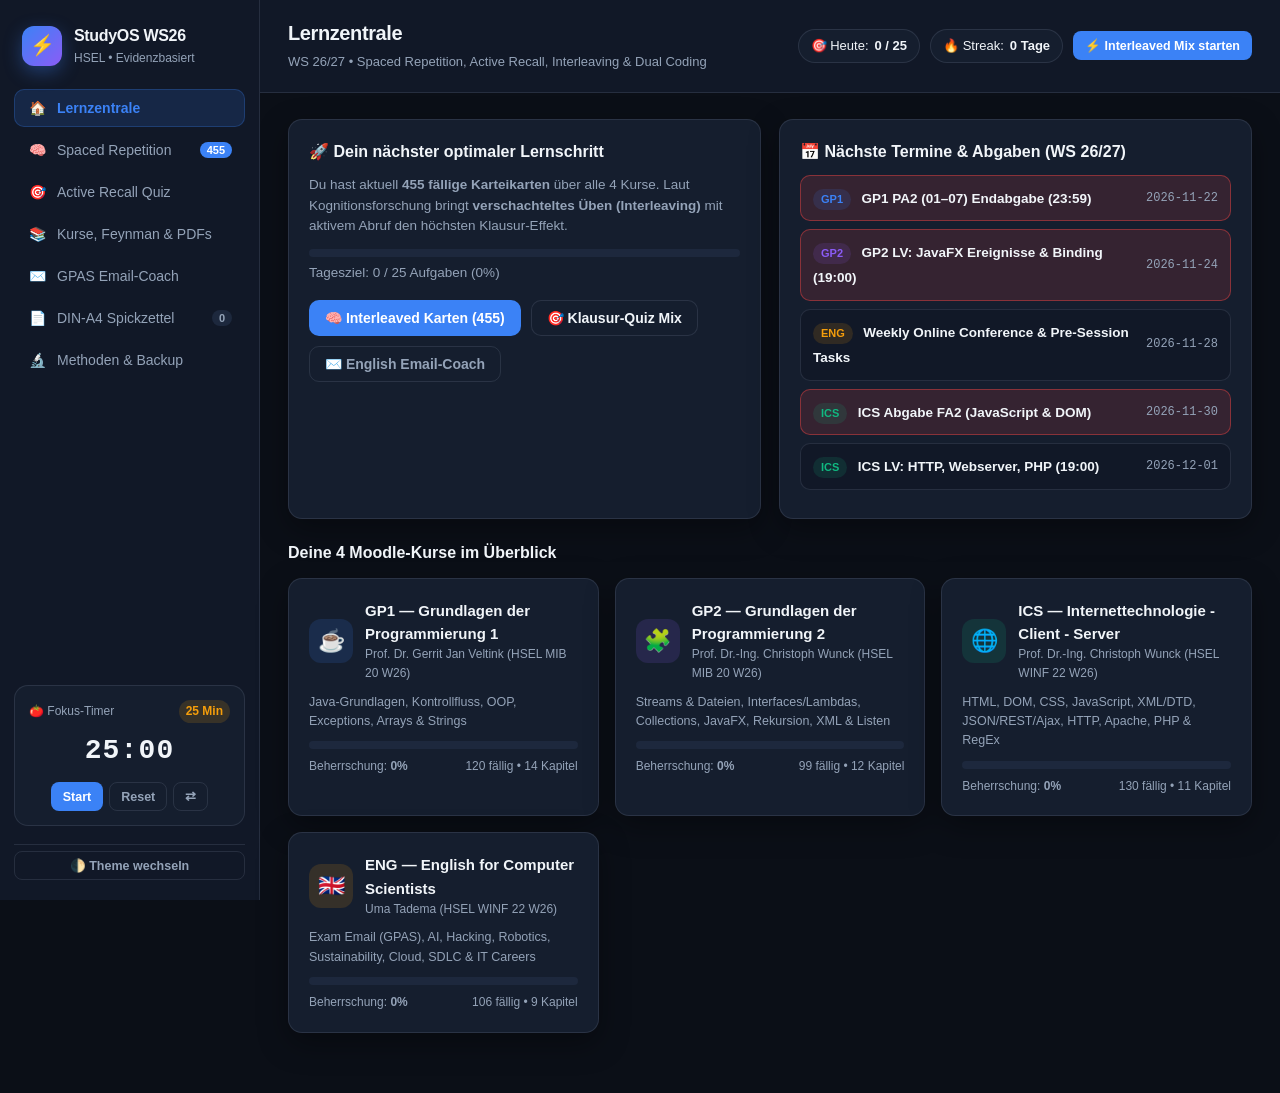
==== index.html @ 44b74911 "Initial commit: StudyOS WS 26/27 Lernplattform" ====
<!DOCTYPE html>
<html lang="de" data-theme="dark">
<head>
  <meta charset="UTF-8" />
  <meta name="viewport" content="width=device-width, initial-scale=1.0" />
  <title>WS 26/27 Lernplattform — Evidenzbasiertes Lernen (HSEL)</title>
  <link rel="stylesheet" href="css/style.css" />
</head>
<body>
  <div class="app-shell">
    <!-- Sidebar -->
    <aside class="sidebar no-print">
      <div class="brand">
        <div class="brand-logo">⚡</div>
        <div>
          <div class="brand-title">StudyOS WS26</div>
          <div class="brand-sub">HSEL • Evidenzbasiert</div>
        </div>
      </div>

      <nav class="nav-list" id="nav-list">
        <button class="nav-item active" data-view="dashboard">
          <span class="nav-ico">🏠</span><span>Lernzentrale</span>
        </button>
        <button class="nav-item" data-view="flashcards">
          <span class="nav-ico">🧠</span><span>Spaced Repetition</span>
          <span class="badge-pill" id="nav-due-badge">0</span>
        </button>
        <button class="nav-item" data-view="quiz">
          <span class="nav-ico">🎯</span><span>Active Recall Quiz</span>
        </button>
        <button class="nav-item" data-view="courses">
          <span class="nav-ico">📚</span><span>Kurse, Feynman &amp; PDFs</span>
        </button>
        <button class="nav-item" data-view="email">
          <span class="nav-ico">✉️</span><span>GPAS Email-Coach</span>
        </button>
        <button class="nav-item" data-view="cheatsheet">
          <span class="nav-ico">📄</span><span>DIN-A4 Spickzettel</span>
          <span class="badge-pill subtle" id="nav-pin-badge">0</span>
        </button>
        <button class="nav-item" data-view="science">
          <span class="nav-ico">🔬</span><span>Methoden &amp; Backup</span>
        </button>
      </nav>

      <!-- Pomodoro Focus Widget -->
      <div class="pomo-card">
        <div class="pomo-header">
          <span>🍅 Fokus-Timer</span>
          <span id="pomo-mode" class="pomo-badge">25 Min</span>
        </div>
        <div class="pomo-time" id="pomo-display">25:00</div>
        <div class="pomo-actions">
          <button class="btn btn-sm btn-primary" id="pomo-toggle">Start</button>
          <button class="btn btn-sm btn-ghost" id="pomo-reset">Reset</button>
          <button class="btn btn-sm btn-ghost" id="pomo-switch" title="25/5 oder 50/10 wechseln">⇄</button>
        </div>
      </div>

      <div class="sidebar-footer">
        <button class="btn btn-ghost btn-sm full-width" id="theme-toggle">🌓 Theme wechseln</button>
      </div>
    </aside>

    <!-- Main Stage -->
    <main class="main-content">
      <header class="topbar no-print">
        <div class="topbar-left">
          <h1 id="view-title">Lernzentrale</h1>
          <span class="topbar-sub" id="view-subtitle">WS 26/27 • 4 Kurse synchronisiert aus Moodle</span>
        </div>
        <div class="topbar-right">
          <div class="stat-chip" title="Tagesziel (Reviews + Quizfragen)">
            <span>🎯 Heute:</span>
            <strong id="top-today-count">0 / 25</strong>
          </div>
          <div class="stat-chip" title="Aktuelle Lernserie">
            <span>🔥 Streak:</span>
            <strong id="top-streak">0 Tage</strong>
          </div>
          <button class="btn btn-primary btn-sm" id="quick-interleave-btn">⚡ Interleaved Mix starten</button>
        </div>
      </header>

      <div id="view-container" class="view-container"></div>
    </main>
  </div>

  <div id="toast" class="toast no-print"></div>
  <script type="module" src="js/app.js"></script>
</body>
</html>
---- css/style.css ----
:root {
  --bg: #0b0f17;
  --bg-elev: #111827;
  --bg-card: #151e2e;
  --bg-hover: #1d283d;
  --border: rgba(148, 163, 184, 0.16);
  --text: #f1f5f9;
  --text-muted: #94a3b8;
  --accent: #3b82f6;
  --accent-soft: rgba(59, 130, 246, 0.15);
  --green: #10b981;
  --green-soft: rgba(16, 185, 129, 0.15);
  --purple: #8b5cf6;
  --purple-soft: rgba(139, 92, 246, 0.15);
  --orange: #f59e0b;
  --orange-soft: rgba(245, 158, 11, 0.15);
  --red: #ef4444;
  --red-soft: rgba(239, 68, 68, 0.15);
  --radius: 14px;
  --shadow: 0 10px 30px rgba(0, 0, 0, 0.35);
  --mono: ui-monospace, SFMono-Regular, Menlo, Monaco, Consolas, monospace;
}

[data-theme="light"] {
  --bg: #f4f6fb;
  --bg-elev: #ffffff;
  --bg-card: #ffffff;
  --bg-hover: #eef2f9;
  --border: rgba(15, 23, 42, 0.1);
  --text: #0f172a;
  --text-muted: #475569;
  --shadow: 0 8px 24px rgba(15, 23, 42, 0.08);
}

* { box-sizing: border-box; margin: 0; padding: 0; }

body {
  font-family: -apple-system, BlinkMacSystemFont, "Inter", "Segoe UI", Roboto, sans-serif;
  background: var(--bg);
  color: var(--text);
  line-height: 1.55;
  min-height: 100vh;
}

.app-shell {
  display: grid;
  grid-template-columns: 260px 1fr;
  min-height: 100vh;
}

/* Sidebar */
.sidebar {
  background: var(--bg-elev);
  border-right: 1px solid var(--border);
  padding: 20px 14px;
  display: flex;
  flex-direction: column;
  gap: 18px;
  position: sticky;
  top: 0;
  height: 100vh;
  overflow-y: auto;
}

.brand {
  display: flex;
  align-items: center;
  gap: 12px;
  padding: 4px 8px;
}
.brand-logo {
  width: 40px; height: 40px;
  border-radius: 12px;
  background: linear-gradient(135deg, #3b82f6, #8b5cf6);
  display: grid; place-items: center;
  font-size: 20px;
  box-shadow: 0 6px 18px rgba(59, 130, 246, 0.35);
}
.brand-title { font-weight: 700; font-size: 16px; letter-spacing: -0.02em; }
.brand-sub { font-size: 12px; color: var(--text-muted); }

.nav-list { display: flex; flex-direction: column; gap: 4px; }
.nav-item {
  display: flex; align-items: center; gap: 10px;
  padding: 10px 12px;
  border-radius: 10px;
  border: 1px solid transparent;
  background: transparent;
  color: var(--text-muted);
  font-size: 14px; font-weight: 500;
  cursor: pointer; text-align: left;
  transition: all 0.15s ease;
}
.nav-item:hover { background: var(--bg-hover); color: var(--text); }
.nav-item.active {
  background: var(--accent-soft);
  color: var(--accent);
  border-color: rgba(59, 130, 246, 0.25);
  font-weight: 600;
}
.nav-ico { width: 20px; text-align: center; }

.badge-pill {
  margin-left: auto;
  background: var(--accent);
  color: #fff;
  font-size: 11px; font-weight: 700;
  padding: 2px 7px; border-radius: 999px;
}
.badge-pill.subtle { background: var(--bg-hover); color: var(--text-muted); }

/* Pomodoro */
.pomo-card {
  margin-top: auto;
  background: var(--bg-card);
  border: 1px solid var(--border);
  border-radius: var(--radius);
  padding: 14px;
}
.pomo-header {
  display: flex; justify-content: space-between; align-items: center;
  font-size: 12px; color: var(--text-muted); margin-bottom: 6px;
}
.pomo-badge {
  background: var(--orange-soft); color: var(--orange);
  padding: 2px 7px; border-radius: 999px; font-weight: 600;
}
.pomo-time {
  font-family: var(--mono);
  font-size: 28px; font-weight: 700;
  text-align: center; margin: 4px 0 10px;
  letter-spacing: 0.04em;
}
.pomo-actions { display: flex; gap: 6px; justify-content: center; }

.sidebar-footer { padding-top: 6px; border-top: 1px solid var(--border); }

/* Main Content */
.main-content { display: flex; flex-direction: column; min-width: 0; }
.topbar {
  display: flex; justify-content: space-between; align-items: center;
  gap: 16px; flex-wrap: wrap;
  padding: 18px 28px;
  border-bottom: 1px solid var(--border);
  background: var(--bg-elev);
  position: sticky; top: 0; z-index: 20;
}
.topbar h1 { font-size: 20px; font-weight: 700; letter-spacing: -0.02em; }
.topbar-sub { font-size: 13px; color: var(--text-muted); }
.topbar-right { display: flex; align-items: center; gap: 10px; flex-wrap: wrap; }

.stat-chip {
  background: var(--bg-card);
  border: 1px solid var(--border);
  padding: 6px 12px; border-radius: 999px;
  font-size: 13px; display: flex; gap: 6px; align-items: center;
}

.view-container { padding: 26px 28px 60px; max-width: 1200px; width: 100%; margin: 0 auto; }

/* Buttons */
.btn {
  display: inline-flex; align-items: center; justify-content: center; gap: 6px;
  padding: 9px 15px; border-radius: 10px;
  border: 1px solid var(--border);
  background: var(--bg-card); color: var(--text);
  font-size: 14px; font-weight: 600; cursor: pointer;
  transition: all 0.15s ease; text-decoration: none;
}
.btn:hover { background: var(--bg-hover); transform: translateY(-1px); }
.btn-primary { background: var(--accent); color: #fff; border-color: transparent; }
.btn-primary:hover { background: #2563eb; }
.btn-green { background: var(--green); color: #fff; border-color: transparent; }
.btn-orange { background: var(--orange); color: #111; border-color: transparent; }
.btn-red { background: var(--red); color: #fff; border-color: transparent; }
.btn-ghost { background: transparent; border-color: var(--border); color: var(--text-muted); }
.btn-ghost:hover { color: var(--text); background: var(--bg-hover); }
.btn-sm { padding: 6px 11px; font-size: 12.5px; border-radius: 8px; }
.full-width { width: 100%; }

/* Cards & Grids */
.grid-4 { display: grid; grid-template-columns: repeat(auto-fit, minmax(240px, 1fr)); gap: 16px; }
.grid-2 { display: grid; grid-template-columns: repeat(auto-fit, minmax(340px, 1fr)); gap: 18px; }
.card {
  background: var(--bg-card);
  border: 1px solid var(--border);
  border-radius: var(--radius);
  padding: 20px;
  box-shadow: var(--shadow);
}
.card-title { font-size: 16px; font-weight: 700; margin-bottom: 10px; display: flex; align-items: center; gap: 8px; }
.muted { color: var(--text-muted); font-size: 13.5px; }
.mt-16 { margin-top: 16px; }
.mt-24 { margin-top: 24px; }
.mb-12 { margin-bottom: 12px; }
.mb-16 { margin-bottom: 16px; }

/* Progress Bar */
.progress-track {
  height: 8px; border-radius: 999px;
  background: var(--bg-hover); overflow: hidden; margin: 10px 0 6px;
}
.progress-fill { height: 100%; border-radius: 999px; transition: width 0.35s ease; }

/* Course Card */
.course-card {
  cursor: pointer;
  transition: transform 0.16s ease, border-color 0.16s ease;
  position: relative; overflow: hidden;
}
.course-card:hover { transform: translateY(-2px); border-color: var(--accent); }
.course-head { display: flex; align-items: center; gap: 12px; margin-bottom: 10px; }
.course-icon {
  width: 44px; height: 44px; border-radius: 12px;
  display: grid; place-items: center; font-size: 22px; flex-shrink: 0;
}
.course-meta { font-size: 12px; color: var(--text-muted); margin-top: 8px; display: flex; justify-content: space-between; }

/* Deadlines */
.deadline-row {
  display: flex; align-items: center; justify-content: space-between; gap: 12px;
  padding: 10px 12px; border-radius: 10px;
  border: 1px solid var(--border); margin-bottom: 8px;
  background: var(--bg-elev);
}
.deadline-row.urgent { border-color: rgba(239, 68, 68, 0.45); background: var(--red-soft); }
.tag {
  display: inline-block; font-size: 11px; font-weight: 700;
  padding: 2px 8px; border-radius: 999px;
  background: var(--accent-soft); color: var(--accent);
}
.tag.green { background: var(--green-soft); color: var(--green); }
.tag.orange { background: var(--orange-soft); color: var(--orange); }
.tag.purple { background: var(--purple-soft); color: var(--purple); }
.tag.red { background: var(--red-soft); color: var(--red); }

/* Filter Pills */
.pill-bar { display: flex; flex-wrap: wrap; gap: 8px; margin-bottom: 18px; }
.pill {
  padding: 7px 14px; border-radius: 999px;
  border: 1px solid var(--border); background: var(--bg-card);
  color: var(--text-muted); font-size: 13px; font-weight: 600; cursor: pointer;
}
.pill.active { background: var(--accent); color: #fff; border-color: transparent; }

/* Flashcards */
.flashcard-wrap { max-width: 720px; margin: 0 auto; }
.flashcard {
  background: var(--bg-card);
  border: 1px solid var(--border);
  border-radius: 18px;
  padding: 32px 28px;
  min-height: 290px;
  display: flex; flex-direction: column; justify-content: space-between;
  box-shadow: var(--shadow);
  cursor: pointer;
  transition: transform 0.18s ease, border-color 0.18s ease;
}
.flashcard:hover { border-color: var(--accent); }
.fc-front { font-size: 19px; font-weight: 600; line-height: 1.5; white-space: pre-line; }
.fc-back {
  margin-top: 20px; padding-top: 20px;
  border-top: 1px dashed var(--border);
  font-size: 15.5px; line-height: 1.65; white-space: pre-line;
  color: var(--text);
}
.fc-ratings {
  display: grid; grid-template-columns: repeat(4, 1fr); gap: 10px; margin-top: 18px;
}
.rate-btn {
  display: flex; flex-direction: column; align-items: center; gap: 2px;
  padding: 12px 8px; border-radius: 12px; border: 1px solid var(--border);
  background: var(--bg-card); color: var(--text); cursor: pointer; font-weight: 700;
}
.rate-btn small { font-weight: 500; font-size: 11.5px; color: var(--text-muted); }
.rate-btn.r1:hover { background: var(--red-soft); border-color: var(--red); color: var(--red); }
.rate-btn.r2:hover { background: var(--orange-soft); border-color: var(--orange); color: var(--orange); }
.rate-btn.r3:hover { background: var(--green-soft); border-color: var(--green); color: var(--green); }
.rate-btn.r4:hover { background: var(--accent-soft); border-color: var(--accent); color: var(--accent); }

/* Code Blocks */
pre.code-block {
  background: #0d1320; color: #e2e8f0;
  border: 1px solid rgba(148, 163, 184, 0.2);
  border-radius: 10px; padding: 14px 16px;
  font-family: var(--mono); font-size: 13px;
  overflow-x: auto; margin: 12px 0; line-height: 1.55;
}
code {
  font-family: var(--mono); font-size: 0.9em;
  background: var(--bg-hover); padding: 2px 6px; border-radius: 5px;
}
pre.code-block code { background: none; padding: 0; }

/* Quiz */
.quiz-option {
  display: flex; align-items: flex-start; gap: 12px;
  width: 100%; text-align: left;
  padding: 13px 16px; margin-bottom: 10px;
  border-radius: 12px; border: 1px solid var(--border);
  background: var(--bg-elev); color: var(--text);
  font-size: 14.5px; cursor: pointer; transition: all 0.15s ease;
}
.quiz-option:hover:not(:disabled) { border-color: var(--accent); background: var(--bg-hover); }
.quiz-option.selected { border-color: var(--accent); background: var(--accent-soft); }
.quiz-option.correct { border-color: var(--green); background: var(--green-soft); }
.quiz-option.wrong { border-color: var(--red); background: var(--red-soft); }

.confidence-bar {
  display: flex; align-items: center; gap: 8px; flex-wrap: wrap;
  margin: 14px 0; padding: 10px 14px;
  border-radius: 10px; background: var(--bg-elev); border: 1px solid var(--border);
}
.explanation-box {
  margin-top: 14px; padding: 14px 16px; border-radius: 12px;
  border-left: 4px solid var(--accent); background: var(--bg-elev); font-size: 14px;
}
.explanation-box.calibration-warn { border-left-color: var(--orange); background: var(--orange-soft); }

/* Chapter & Feynman */
.summary-list { list-style: none; display: flex; flex-direction: column; gap: 10px; margin: 12px 0; }
.summary-list li {
  padding: 10px 14px; border-radius: 10px;
  background: var(--bg-elev); border: 1px solid var(--border); font-size: 14.5px;
}
.feynman-box {
  margin-top: 16px; padding: 16px; border-radius: 12px;
  background: var(--purple-soft); border: 1px solid rgba(139, 92, 246, 0.3);
}
textarea.input-area {
  width: 100%; min-height: 110px; padding: 12px;
  border-radius: 10px; border: 1px solid var(--border);
  background: var(--bg-card); color: var(--text);
  font-family: inherit; font-size: 14px; resize: vertical; margin: 10px 0;
}
.rubric-item { display: flex; gap: 8px; align-items: flex-start; font-size: 13.5px; margin: 6px 0; }

/* Diagrams */
.diagram-card {
  margin: 14px 0; padding: 16px; border-radius: 12px;
  background: var(--bg-elev); border: 1px solid var(--border);
}
.diagram-title { font-size: 12.5px; font-weight: 700; color: var(--text-muted); margin-bottom: 10px; text-transform: uppercase; letter-spacing: 0.04em; }
.diagram-svg { width: 100%; max-height: 230px; color: var(--text); }
.d-box { fill: var(--bg-card); stroke: var(--border); stroke-width: 1.5; }
.d-accent { fill: var(--accent-soft); stroke: var(--accent); }
.d-purple { fill: var(--purple-soft); stroke: var(--purple); }
.d-green { fill: var(--green-soft); stroke: var(--green); }
.d-orange { fill: var(--orange-soft); stroke: var(--orange); }
.d-line { stroke: var(--text-muted); stroke-width: 1.8; }
.d-title { fill: var(--text); font-size: 13.5px; font-weight: 700; font-family: inherit; }
.d-sub { fill: var(--text-muted); font-size: 11.5px; font-family: inherit; }
.d-label { fill: var(--accent); font-size: 11px; font-weight: 700; font-family: inherit; }

/* PDF Library */
.pdf-grid { display: grid; grid-template-columns: repeat(auto-fill, minmax(230px, 1fr)); gap: 10px; margin-top: 12px; }
.pdf-link {
  display: flex; align-items: center; justify-content: space-between; gap: 8px;
  padding: 10px 12px; border-radius: 10px;
  background: var(--bg-elev); border: 1px solid var(--border);
  color: var(--text); text-decoration: none; font-size: 13px;
  transition: border-color 0.15s ease;
}
.pdf-link:hover { border-color: var(--accent); }

/* Email Coach Checks */
.check-grid { display: grid; grid-template-columns: repeat(auto-fit, minmax(200px, 1fr)); gap: 8px; margin-top: 12px; }
.check-item {
  padding: 9px 12px; border-radius: 10px; font-size: 13px;
  border: 1px solid var(--border); background: var(--bg-elev);
}
.check-item.ok { border-color: var(--green); background: var(--green-soft); color: var(--green); font-weight: 600; }
.check-item.warn { border-color: var(--red); background: var(--red-soft); color: var(--red); font-weight: 600; }

/* Cheat Sheet (DIN-A4) */
.cheatsheet-grid {
  display: grid; grid-template-columns: repeat(2, 1fr); gap: 12px;
}
.cs-item {
  border: 1px solid var(--border); border-radius: 10px;
  padding: 12px 14px; background: var(--bg-card); break-inside: avoid;
}
.cs-item h4 { font-size: 13.5px; margin-bottom: 5px; display: flex; justify-content: space-between; }
.cs-item p { font-size: 12.5px; color: var(--text-muted); }

/* Toast */
.toast {
  position: fixed; bottom: 24px; right: 24px;
  background: var(--text); color: var(--bg);
  padding: 10px 16px; border-radius: 10px;
  font-size: 13.5px; font-weight: 600;
  opacity: 0; pointer-events: none; transform: translateY(10px);
  transition: all 0.2s ease; z-index: 99;
}
.toast.show { opacity: 1; transform: translateY(0); }

@media (max-width: 860px) {
  .app-shell { grid-template-columns: 1fr; }
  .sidebar { position: static; height: auto; }
  .cheatsheet-grid { grid-template-columns: 1fr; }
}

@media print {
  .no-print { display: none !important; }
  body { background: #fff; color: #000; font-size: 10pt; }
  .app-shell { display: block; }
  .view-container { padding: 0; max-width: none; }
  .cheatsheet-grid { grid-template-columns: repeat(2, 1fr); gap: 8px; }
  .cs-item { border: 1px solid #999; background: #fff; color: #000; padding: 8px; box-shadow: none; }
  .cs-item p { color: #222; font-size: 9pt; }
  pre.code-block { background: #f5f5f5; color: #000; border: 1px solid #ccc; font-size: 8.5pt; padding: 6px; }
}
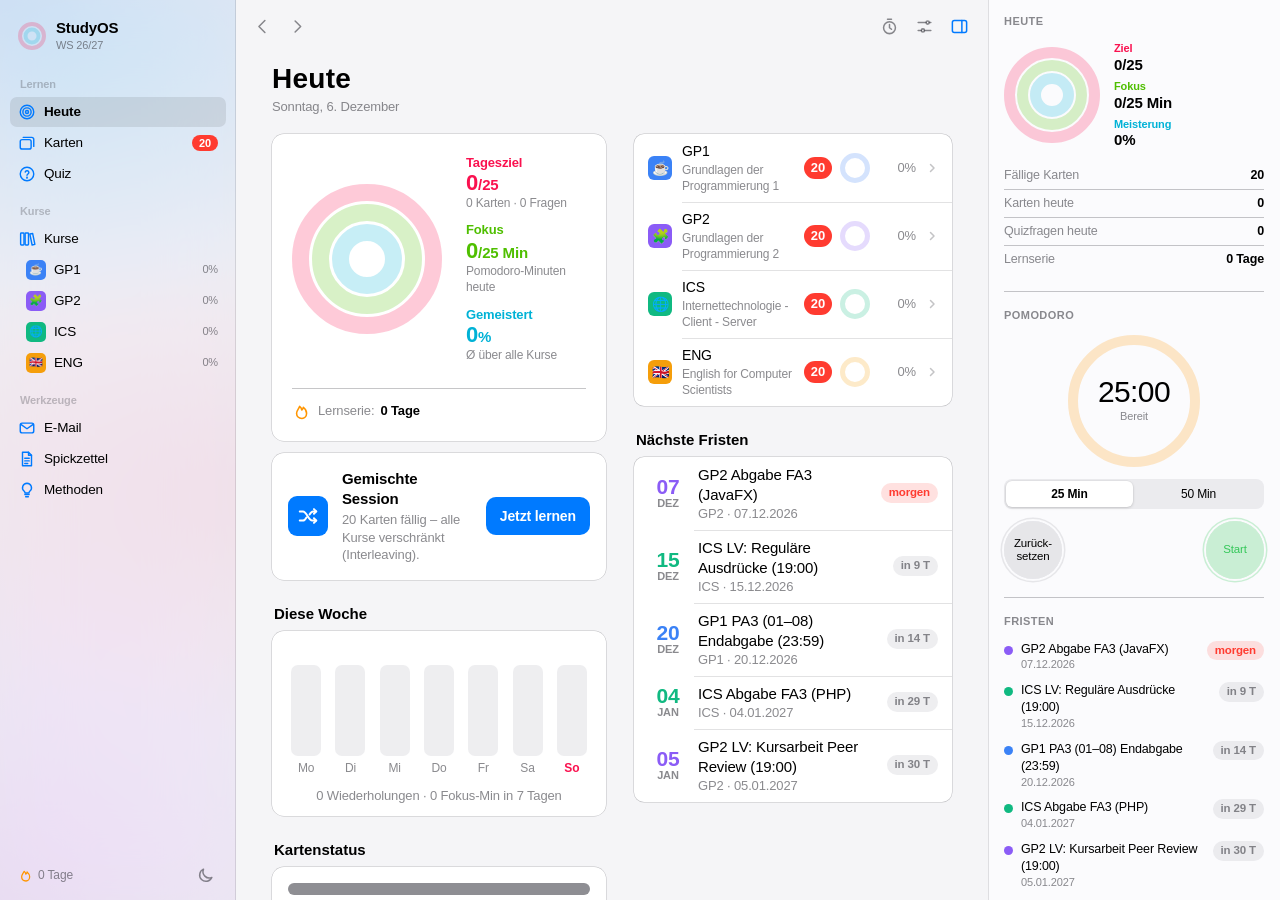
==== commit 34e30982: "Use Design 8 (Native) as main UI and remove other variants" ====
--- a/index.html
+++ b/index.html
@@ -1,93 +1,57 @@
-<!DOCTYPE html>
-<html lang="de" data-theme="dark">
+<!doctype html>
+<html lang="de" data-theme="light">
 <head>
-  <meta charset="UTF-8" />
-  <meta name="viewport" content="width=device-width, initial-scale=1.0" />
-  <title>WS 26/27 Lernplattform — Evidenzbasiertes Lernen (HSEL)</title>
-  <link rel="stylesheet" href="css/style.css" />
+  <meta charset="utf-8">
+  <meta name="viewport" content="width=device-width, initial-scale=1, viewport-fit=cover">
+  <meta name="color-scheme" content="light dark">
+  <meta name="theme-color" content="#f2f2f7" media="(prefers-color-scheme: light)">
+  <meta name="theme-color" content="#000000" media="(prefers-color-scheme: dark)">
+  <meta name="apple-mobile-web-app-capable" content="yes">
+  <meta name="mobile-web-app-capable" content="yes">
+  <meta name="apple-mobile-web-app-status-bar-style" content="black-translucent">
+  <meta name="apple-mobile-web-app-title" content="StudyOS">
+  <meta name="format-detection" content="telephone=no">
+  <title>StudyOS · Native</title>
+  <link rel="manifest" href="manifest.webmanifest">
+  <link rel="icon" href="icon.svg" type="image/svg+xml">
+  <link rel="apple-touch-icon" href="icon.svg">
+  <link rel="stylesheet" href="css/diagrams.css">
+  <link rel="stylesheet" href="css/style.css">
+  <script>
+    // Theme before first paint: stored choice (shared store key), otherwise the system setting.
+    (function () {
+      var t = null;
+      try {
+        var raw = localStorage.getItem('ws26_lernplattform_v1');
+        if (raw) t = JSON.parse(raw).theme || null;
+      } catch (e) { /* ignore */ }
+      if (t !== 'light' && t !== 'dark') t = matchMedia('(prefers-color-scheme: dark)').matches ? 'dark' : 'light';
+      document.documentElement.dataset.theme = t;
+    })();
+  </script>
 </head>
 <body>
-  <div class="app-shell">
-    <!-- Sidebar -->
-    <aside class="sidebar no-print">
-      <div class="brand">
-        <div class="brand-logo">⚡</div>
-        <div>
-          <div class="brand-title">StudyOS WS26</div>
-          <div class="brand-sub">HSEL • Evidenzbasiert</div>
-        </div>
-      </div>
+  <div class="wallpaper" aria-hidden="true"></div>
 
-      <nav class="nav-list" id="nav-list">
-        <button class="nav-item active" data-view="dashboard">
-          <span class="nav-ico">🏠</span><span>Lernzentrale</span>
-        </button>
-        <button class="nav-item" data-view="flashcards">
-          <span class="nav-ico">🧠</span><span>Spaced Repetition</span>
-          <span class="badge-pill" id="nav-due-badge">0</span>
-        </button>
-        <button class="nav-item" data-view="quiz">
-          <span class="nav-ico">🎯</span><span>Active Recall Quiz</span>
-        </button>
-        <button class="nav-item" data-view="courses">
-          <span class="nav-ico">📚</span><span>Kurse, Feynman &amp; PDFs</span>
-        </button>
-        <button class="nav-item" data-view="email">
-          <span class="nav-ico">✉️</span><span>GPAS Email-Coach</span>
-        </button>
-        <button class="nav-item" data-view="cheatsheet">
-          <span class="nav-ico">📄</span><span>DIN-A4 Spickzettel</span>
-          <span class="badge-pill subtle" id="nav-pin-badge">0</span>
-        </button>
-        <button class="nav-item" data-view="science">
-          <span class="nav-ico">🔬</span><span>Methoden &amp; Backup</span>
-        </button>
-      </nav>
-
-      <!-- Pomodoro Focus Widget -->
-      <div class="pomo-card">
-        <div class="pomo-header">
-          <span>🍅 Fokus-Timer</span>
-          <span id="pomo-mode" class="pomo-badge">25 Min</span>
-        </div>
-        <div class="pomo-time" id="pomo-display">25:00</div>
-        <div class="pomo-actions">
-          <button class="btn btn-sm btn-primary" id="pomo-toggle">Start</button>
-          <button class="btn btn-sm btn-ghost" id="pomo-reset">Reset</button>
-          <button class="btn btn-sm btn-ghost" id="pomo-switch" title="25/5 oder 50/10 wechseln">⇄</button>
-        </div>
-      </div>
-
-      <div class="sidebar-footer">
-        <button class="btn btn-ghost btn-sm full-width" id="theme-toggle">🌓 Theme wechseln</button>
-      </div>
-    </aside>
-
-    <!-- Main Stage -->
-    <main class="main-content">
-      <header class="topbar no-print">
-        <div class="topbar-left">
-          <h1 id="view-title">Lernzentrale</h1>
-          <span class="topbar-sub" id="view-subtitle">WS 26/27 • 4 Kurse synchronisiert aus Moodle</span>
-        </div>
-        <div class="topbar-right">
-          <div class="stat-chip" title="Tagesziel (Reviews + Quizfragen)">
-            <span>🎯 Heute:</span>
-            <strong id="top-today-count">0 / 25</strong>
-          </div>
-          <div class="stat-chip" title="Aktuelle Lernserie">
-            <span>🔥 Streak:</span>
-            <strong id="top-streak">0 Tage</strong>
-          </div>
-          <button class="btn btn-primary btn-sm" id="quick-interleave-btn">⚡ Interleaved Mix starten</button>
-        </div>
-      </header>
-
-      <div id="view-container" class="view-container"></div>
+  <div class="app" id="app">
+    <aside class="sidebar" id="sidebar" aria-label="Seitenleiste"></aside>
+    <main class="main" id="main">
+      <div class="stack" id="stack"></div>
     </main>
+    <aside class="inspector" id="inspector" aria-label="Inspektor"></aside>
   </div>
 
-  <div id="toast" class="toast no-print"></div>
+  <nav class="tabbar" id="tabbar" aria-label="Tabs"></nav>
+
+  <div class="sheet-layer" id="sheet-layer"></div>
+  <div class="alert-layer" id="alert-layer"></div>
+  <div class="toasts" id="toasts" role="status" aria-live="polite"></div>
+
+  <!-- Filled right before printing; the only element visible in @media print -->
+  <section class="print-sheet" id="print-sheet" aria-hidden="true"></section>
+
+  <input type="file" id="import-file" accept="application/json,.json" hidden>
+
   <script type="module" src="js/app.js"></script>
 </body>
 </html>
--- a/css/diagrams.css
+++ b/css/diagrams.css
@@ -0,0 +1,21 @@
+/* Shared styling for the inline SVG diagrams from js/engine/diagrams.js.
+   Each variant sets these tokens on :root (or any ancestor):
+   --dg-surface, --dg-border, --dg-text, --dg-muted, --dg-accent,
+   --dg-blue, --dg-purple, --dg-green, --dg-orange (+ optional --dg-font). */
+.diagram-svg {
+  --bg-card: var(--dg-surface, #fff); /* used by arrow markers inside the SVGs */
+  width: 100%;
+  height: auto;
+  max-height: 240px;
+  color: var(--dg-text, #111);
+  font-family: var(--dg-font, inherit);
+}
+.d-box { fill: var(--dg-surface, #fff); stroke: var(--dg-border, #999); stroke-width: 1.5; }
+.d-accent { fill: color-mix(in srgb, var(--dg-blue, #3b82f6) 15%, var(--dg-surface, #fff)); stroke: var(--dg-blue, #3b82f6); }
+.d-purple { fill: color-mix(in srgb, var(--dg-purple, #8b5cf6) 15%, var(--dg-surface, #fff)); stroke: var(--dg-purple, #8b5cf6); }
+.d-green { fill: color-mix(in srgb, var(--dg-green, #10b981) 15%, var(--dg-surface, #fff)); stroke: var(--dg-green, #10b981); }
+.d-orange { fill: color-mix(in srgb, var(--dg-orange, #f59e0b) 15%, var(--dg-surface, #fff)); stroke: var(--dg-orange, #f59e0b); }
+.d-line { stroke: var(--dg-muted, #666); stroke-width: 1.8; fill: none; }
+.d-title { fill: var(--dg-text, #111); font-size: 13.5px; font-weight: 700; }
+.d-sub { fill: var(--dg-muted, #666); font-size: 11.5px; }
+.d-label { fill: var(--dg-accent, #3b82f6); font-size: 11px; font-weight: 700; }
--- a/css/style.css
+++ b/css/style.css
@@ -1,412 +1,1136 @@
+/* StudyOS WS26 · Native
+   Mobile-first: iOS (large titles, inset grouped lists, tab bar, sheets).
+   ≥ 900px: macOS split view (translucent source list, toolbar, content, inspector). */
+
+/* ================================================================ tokens */
+
 :root {
-  --bg: #0b0f17;
-  --bg-elev: #111827;
-  --bg-card: #151e2e;
-  --bg-hover: #1d283d;
-  --border: rgba(148, 163, 184, 0.16);
-  --text: #f1f5f9;
-  --text-muted: #94a3b8;
-  --accent: #3b82f6;
-  --accent-soft: rgba(59, 130, 246, 0.15);
-  --green: #10b981;
-  --green-soft: rgba(16, 185, 129, 0.15);
-  --purple: #8b5cf6;
-  --purple-soft: rgba(139, 92, 246, 0.15);
-  --orange: #f59e0b;
-  --orange-soft: rgba(245, 158, 11, 0.15);
-  --red: #ef4444;
-  --red-soft: rgba(239, 68, 68, 0.15);
-  --radius: 14px;
-  --shadow: 0 10px 30px rgba(0, 0, 0, 0.35);
-  --mono: ui-monospace, SFMono-Regular, Menlo, Monaco, Consolas, monospace;
-}
-
-[data-theme="light"] {
-  --bg: #f4f6fb;
-  --bg-elev: #ffffff;
-  --bg-card: #ffffff;
-  --bg-hover: #eef2f9;
-  --border: rgba(15, 23, 42, 0.1);
-  --text: #0f172a;
-  --text-muted: #475569;
-  --shadow: 0 8px 24px rgba(15, 23, 42, 0.08);
-}
-
-* { box-sizing: border-box; margin: 0; padding: 0; }
-
+  color-scheme: light;
+  --font: -apple-system, BlinkMacSystemFont, "SF Pro Text", "Helvetica Neue", "Segoe UI", Roboto, Arial, sans-serif;
+  --font-round: ui-rounded, -apple-system, BlinkMacSystemFont, "SF Pro Rounded", "Helvetica Neue", sans-serif;
+  --mono: ui-monospace, "SF Mono", SFMono-Regular, Menlo, Consolas, monospace;
+
+  --sat: env(safe-area-inset-top, 0px);
+  --sab: env(safe-area-inset-bottom, 0px);
+  --sal: env(safe-area-inset-left, 0px);
+  --sar: env(safe-area-inset-right, 0px);
+  --nav-h: 44px;
+  --tab-h: 49px;
+
+  --bg: #f2f2f7;
+  --page-bg: var(--bg);
+  --cell: #fff;
+  --cell-active: #d1d1d6;
+  --hover: rgba(0, 0, 0, .04);
+  --label: #000;
+  --label2: rgba(60, 60, 67, .6);
+  --label3: rgba(60, 60, 67, .3);
+  --sep: rgba(60, 60, 67, .29);
+  --fill: rgba(120, 120, 128, .2);
+  --fill2: rgba(120, 120, 128, .16);
+  --fill3: rgba(118, 118, 128, .12);
+  --tint: #007aff;
+  --red: #ff3b30;
+  --orange: #ff9500;
+  --yellow: #ffcc00;
+  --green: #34c759;
+  --teal: #30b0c7;
+  --indigo: #5856d6;
+  --purple: #af52de;
+  --pink: #ff2d55;
+  --gray: #8e8e93;
+  --on-fill: #fff;
+  --bar: rgba(249, 249, 249, .8);
+  --seg-thumb: #fff;
+  --sheet-bg: #f2f2f7;
+  --alert-bg: rgba(242, 242, 242, .9);
+  --code-bg: #f2f2f7;
+  --toast-bg: rgba(28, 28, 30, .92);
+  --toast-fg: #fff;
+  --ring1: #fa114f;
+  --ring2: #4fbf00;
+  --ring3: #00b2d6;
+  --sidebar: rgba(236, 236, 241, .72);
+  --sb-active: rgba(0, 0, 0, .09);
+  --content-bg: #f5f5f7;
+  --insp-bg: #fbfbfd;
+  --shadow: 0 1px 2px rgba(0, 0, 0, .04), 0 4px 14px rgba(0, 0, 0, .05);
+
+  --dg-surface: var(--cell);
+  --dg-border: rgba(60, 60, 67, .35);
+  --dg-text: var(--label);
+  --dg-muted: var(--label2);
+  --dg-accent: var(--tint);
+  --dg-blue: var(--tint);
+  --dg-purple: var(--purple);
+  --dg-green: var(--green);
+  --dg-orange: var(--orange);
+  --dg-font: var(--font);
+}
+
+[data-theme="dark"] {
+  color-scheme: dark;
+  --bg: #000;
+  --cell: #1c1c1e;
+  --cell-active: #3a3a3c;
+  --hover: rgba(255, 255, 255, .05);
+  --label: #fff;
+  --label2: rgba(235, 235, 245, .6);
+  --label3: rgba(235, 235, 245, .3);
+  --sep: rgba(84, 84, 88, .65);
+  --fill: rgba(120, 120, 128, .36);
+  --fill2: rgba(120, 120, 128, .32);
+  --fill3: rgba(118, 118, 128, .24);
+  --tint: #0a84ff;
+  --red: #ff453a;
+  --orange: #ff9f0a;
+  --yellow: #ffd60a;
+  --green: #30d158;
+  --teal: #40c8e0;
+  --indigo: #5e5ce6;
+  --purple: #bf5af2;
+  --pink: #ff375f;
+  --bar: rgba(22, 22, 24, .8);
+  --seg-thumb: #636366;
+  --sheet-bg: #1c1c1e;
+  --alert-bg: rgba(44, 44, 46, .92);
+  --code-bg: #2c2c2e;
+  --toast-bg: rgba(58, 58, 60, .95);
+  --ring1: #fa114f;
+  --ring2: #a6ff00;
+  --ring3: #00e8f0;
+  --sidebar: rgba(36, 36, 40, .62);
+  --sb-active: rgba(255, 255, 255, .1);
+  --content-bg: #1e1e1e;
+  --insp-bg: #232325;
+  --shadow: 0 1px 2px rgba(0, 0, 0, .3);
+  --dg-border: rgba(235, 235, 245, .35);
+}
+
+/* ================================================================ base */
+
+*, *::before, *::after { box-sizing: border-box; }
+* { -webkit-tap-highlight-color: transparent; }
+html, body { height: 100%; margin: 0; overflow: hidden; }
+html { -webkit-text-size-adjust: 100%; text-size-adjust: 100%; }
 body {
-  font-family: -apple-system, BlinkMacSystemFont, "Inter", "Segoe UI", Roboto, sans-serif;
-  background: var(--bg);
-  color: var(--text);
-  line-height: 1.55;
-  min-height: 100vh;
-}
-
-.app-shell {
-  display: grid;
-  grid-template-columns: 260px 1fr;
-  min-height: 100vh;
-}
-
-/* Sidebar */
-.sidebar {
-  background: var(--bg-elev);
-  border-right: 1px solid var(--border);
-  padding: 20px 14px;
-  display: flex;
-  flex-direction: column;
-  gap: 18px;
-  position: sticky;
-  top: 0;
-  height: 100vh;
-  overflow-y: auto;
-}
-
-.brand {
-  display: flex;
-  align-items: center;
-  gap: 12px;
-  padding: 4px 8px;
-}
-.brand-logo {
-  width: 40px; height: 40px;
-  border-radius: 12px;
-  background: linear-gradient(135deg, #3b82f6, #8b5cf6);
-  display: grid; place-items: center;
-  font-size: 20px;
-  box-shadow: 0 6px 18px rgba(59, 130, 246, 0.35);
-}
-.brand-title { font-weight: 700; font-size: 16px; letter-spacing: -0.02em; }
-.brand-sub { font-size: 12px; color: var(--text-muted); }
-
-.nav-list { display: flex; flex-direction: column; gap: 4px; }
-.nav-item {
-  display: flex; align-items: center; gap: 10px;
-  padding: 10px 12px;
-  border-radius: 10px;
-  border: 1px solid transparent;
-  background: transparent;
-  color: var(--text-muted);
-  font-size: 14px; font-weight: 500;
-  cursor: pointer; text-align: left;
-  transition: all 0.15s ease;
-}
-.nav-item:hover { background: var(--bg-hover); color: var(--text); }
-.nav-item.active {
-  background: var(--accent-soft);
-  color: var(--accent);
-  border-color: rgba(59, 130, 246, 0.25);
-  font-weight: 600;
-}
-.nav-ico { width: 20px; text-align: center; }
-
-.badge-pill {
-  margin-left: auto;
-  background: var(--accent);
-  color: #fff;
-  font-size: 11px; font-weight: 700;
-  padding: 2px 7px; border-radius: 999px;
-}
-.badge-pill.subtle { background: var(--bg-hover); color: var(--text-muted); }
+  font: 17px/1.35 var(--font);
+  color: var(--label);
+  background: var(--page-bg);
+  -webkit-font-smoothing: antialiased;
+  letter-spacing: -.01em;
+}
+button, input, textarea, select { font: inherit; color: inherit; letter-spacing: inherit; }
+button { cursor: pointer; }
+a { color: var(--tint); }
+h1, h2, h3, p { margin: 0; }
+:focus { outline: none; }
+:focus-visible { outline: 2.5px solid var(--tint); outline-offset: 2px; border-radius: 6px; }
+[hidden] { display: none !important; }
+.ic { width: 22px; height: 22px; flex: none; display: block; }
+
+kbd {
+  display: inline-flex; align-items: center; justify-content: center;
+  min-width: 20px; height: 20px; padding: 0 5px; border-radius: 5px;
+  font: 600 11px/1 var(--font); color: var(--label2); letter-spacing: 0;
+  background: var(--cell); box-shadow: 0 0 0 .5px var(--sep), 0 1px 0 var(--sep);
+}
+.is-touch kbd, .is-touch .mouse-only { display: none !important; }
+.is-touch .keys kbd { display: inline-flex !important; }
+html:not(.is-touch) .touch-only { display: none !important; }
+.desk-only, .nb-hist { display: none !important; }
+.wallpaper { display: none; }
+
+/* ================================================================ app frame (phone) */
+
+.app { position: relative; height: 100dvh; }
+.sidebar, .inspector { display: none; }
+.main { position: relative; height: 100%; }
+.stack { position: absolute; inset: 0; overflow: hidden; }
+
+.page {
+  position: absolute; inset: 0;
+  overflow-x: hidden; overflow-y: auto;
+  overscroll-behavior-x: none;
+  -webkit-overflow-scrolling: touch;
+  background: var(--page-bg);
+  outline: none;
+}
+.page.is-leaving { pointer-events: none; }
+.page.is-swiping { box-shadow: -10px 0 30px rgba(0, 0, 0, .18); }
+
+/* navigation bar */
+.navbar {
+  position: sticky; top: 0; z-index: 10;
+  display: grid; grid-template-columns: 1fr auto 1fr; align-items: center;
+  height: calc(var(--nav-h) + var(--sat));
+  padding: var(--sat) max(4px, var(--sar)) 0 max(4px, var(--sal));
+  transition: background-color .2s, box-shadow .2s;
+}
+.page.is-scrolled .navbar {
+  background: var(--bar);
+  -webkit-backdrop-filter: blur(20px) saturate(180%);
+  backdrop-filter: blur(20px) saturate(180%);
+}
+.page.is-collapsed .navbar { box-shadow: 0 .5px 0 var(--sep); }
+.nb-l { display: flex; align-items: center; min-width: 0; }
+.nb-r { display: flex; align-items: center; justify-content: flex-end; gap: 0; min-width: 0; }
+.nb-title {
+  display: flex; flex-direction: column; align-items: center; min-width: 0; max-width: 52vw;
+  opacity: 0; transition: opacity .18s;
+}
+.page.is-collapsed .nb-title { opacity: 1; }
+.nb-t { font-weight: 600; font-size: 17px; white-space: nowrap; overflow: hidden; text-overflow: ellipsis; max-width: 100%; }
+.nb-crumbs { display: none; }
+.nb-back {
+  display: inline-flex; align-items: center; gap: 2px; min-height: 44px; padding: 0 8px 0 2px;
+  color: var(--tint); text-decoration: none; font-size: 17px; min-width: 0;
+}
+.nb-back .ic { width: 26px; height: 26px; stroke-width: 2.3; }
+.nb-back span { white-space: nowrap; overflow: hidden; text-overflow: ellipsis; max-width: 30vw; }
+.nb-back:active { opacity: .4; }
+
+.tb-btn {
+  display: inline-flex; align-items: center; justify-content: center; gap: 4px;
+  min-width: 44px; height: 44px; padding: 0 8px;
+  border: 0; background: none; color: var(--tint); border-radius: 22px;
+}
+.tb-btn .ic { width: 23px; height: 23px; }
+.tb-btn:active { opacity: .4; }
+.pomo-pill-t { display: none; font-weight: 600; font-size: 15px; font-variant-numeric: tabular-nums; }
+.pomo-running .pomo-pill { color: var(--orange); }
+.pomo-running .pomo-pill .pomo-pill-t { display: inline; }
+.pomo-running .pomo-pill { background: color-mix(in srgb, var(--orange) 14%, transparent); height: 32px; margin: 0 4px; }
+
+/* page body + large title */
+.page-body {
+  padding: 0 max(16px, var(--sar)) calc(var(--tab-h) + var(--sab) + 32px) max(16px, var(--sal));
+}
+.large { padding: 0 4px 6px; }
+.large-title { font-size: 34px; line-height: 41px; font-weight: 700; letter-spacing: .01em; }
+.large-title.is-long { font-size: 28px; line-height: 34px; letter-spacing: 0; }
+.large-sub { color: var(--label2); font-size: 15px; margin-top: 2px; text-transform: none; }
+.large-eyebrow { display: flex; flex-wrap: wrap; gap: 6px; margin: 4px 0 8px; }
+
+/* ================================================================ grouped lists */
+
+.group { margin-top: 26px; }
+.group-h {
+  display: flex; align-items: baseline; gap: 8px;
+  font-size: 20px; line-height: 25px; font-weight: 700; padding: 0 4px 8px; letter-spacing: 0;
+}
+.group-h .count { font-size: 15px; font-weight: 500; color: var(--label2); font-variant-numeric: tabular-nums; }
+.group-f { font-size: 13px; color: var(--label2); padding: 7px 16px 0; line-height: 1.35; }
+
+.list { list-style: none; margin: 0; padding: 0; background: var(--cell); border-radius: 12px; overflow: hidden; }
+.list > li { position: relative; }
+.list > li + li::before {
+  content: ""; position: absolute; top: 0; right: 0; left: 16px; height: 1px; background: var(--sep); z-index: 1;
+  transform: scaleY(.5); transform-origin: top;
+}
+.list > li:has(.tile) + li::before, .list > li + li:has(.tile)::before { left: 58px; }
+.list > li.dl + li::before, .list > li + li.dl::before { left: 68px; }
+
+.row {
+  display: flex; align-items: center; gap: 12px;
+  width: 100%; min-height: 44px; padding: 10px 16px;
+  border: 0; margin: 0; background: none; text-align: left;
+  color: var(--label); text-decoration: none; font-size: 17px;
+  transition: background-color .15s;
+}
+a.row, button.row, summary.row, label.row { cursor: pointer; }
+a.row:active, button.row:active, summary.row:active, label.row:active { background: var(--cell-active); transition: none; }
+.row-main { flex: 1; min-width: 0; display: flex; flex-direction: column; gap: 1px; }
+.row-title { font-size: 17px; line-height: 22px; overflow-wrap: anywhere; }
+.row-sub { font-size: 14px; line-height: 18px; color: var(--label2); }
+.row-detail { display: flex; align-items: center; gap: 8px; color: var(--label2); font-size: 17px; flex: none; }
+.row-stacked { flex-direction: column; align-items: stretch; gap: 2px; }
+.row-stacked .row-title { font-size: 16px; }
+.row-danger .row-title { color: var(--red); }
+.chev { width: 14px; height: 14px; color: var(--label3); stroke-width: 3; flex: none; }
+
+.tile {
+  flex: none; display: grid; place-items: center;
+  width: 30px; height: 30px; border-radius: 7px;
+  background: var(--c); color: #fff; font-size: 17px; line-height: 1;
+}
+.tile .ic { width: 19px; height: 19px; stroke-width: 2.1; }
+.tile-sm { width: 28px; height: 28px; }
+.tile-lg { width: 44px; height: 44px; border-radius: 10px; font-size: 24px; }
+.tile-lg .ic { width: 26px; height: 26px; }
+.tile-xl { width: 64px; height: 64px; border-radius: 15px; font-size: 34px; }
+.tile-xl .ic { width: 36px; height: 36px; stroke-width: 2.4; }
+
+.badge {
+  display: inline-grid; place-items: center; min-width: 22px; height: 22px; padding: 0 7px;
+  border-radius: 11px; background: var(--red); color: #fff; font-size: 13px; font-weight: 600; font-variant-numeric: tabular-nums;
+}
+.badge-gray { background: var(--fill3); color: var(--label2); }
+.pill {
+  display: inline-block; padding: 3px 9px; border-radius: 999px; white-space: nowrap;
+  background: var(--fill3); color: var(--label2); font-size: 13px; font-weight: 600;
+}
+.pill-red { background: color-mix(in srgb, var(--red) 15%, transparent); color: var(--red); }
+.pct { font-size: 15px; font-variant-numeric: tabular-nums; min-width: 38px; text-align: right; }
+.tag {
+  display: inline-flex; align-items: center; gap: 4px; padding: 3px 8px; border-radius: 6px;
+  font-size: 12px; font-weight: 600; letter-spacing: 0; line-height: 16px;
+  background: color-mix(in srgb, var(--c) 16%, transparent);
+  color: color-mix(in srgb, var(--c) 78%, var(--label));
+}
+.tag .ic { width: 12px; height: 12px; }
+.tag-gray { background: var(--fill3); color: var(--label2); }
+.tag-exam { --c: var(--orange); }
+.tag-weight { letter-spacing: .5px; }
+.tag-weight.w3 { --c: var(--red); }
+.tag-weight.w2 { --c: var(--orange); }
+.tag-weight.w1 { --c: var(--gray); }
+.row-sub .tag-weight { margin-right: 6px; padding: 1px 6px; }
+.src-link {
+  display: inline-flex; align-items: center; gap: 6px; margin-top: 14px; min-height: 32px;
+  font-size: 13px; color: var(--tint); text-decoration: none; overflow-wrap: anywhere;
+}
+.src-link .ic { width: 15px; height: 15px; flex: none; }
+@media (hover: hover) { .src-link:hover { text-decoration: underline; } }
+.empty-note { font-size: 14px; color: var(--label2); max-width: 46ch; margin-inline: auto; }
+.linkish { all: unset; color: var(--tint); cursor: pointer; }
+.linkish:focus-visible { outline: 2px solid var(--tint); outline-offset: 2px; border-radius: 4px; }
+.dot { display: inline-block; width: 9px; height: 9px; border-radius: 50%; flex: none; }
+.card { background: var(--cell); border-radius: 14px; padding: 16px; }
+
+/* rings */
+.rings { display: block; flex: none; }
+.ring-track { fill: none; opacity: .22; }
+.ring-fill { fill: none; stroke-linecap: round; transition: stroke-dashoffset .7s cubic-bezier(.2, .8, .2, 1); }
+
+/* segmented control */
+.seg-wrap { margin: 10px 0 2px; }
+.page-cards .seg-wrap, .page-quiz .seg-wrap { max-width: 720px; margin-left: auto; margin-right: auto; }
+.seg { display: flex; padding: 2px; border-radius: 10px; background: var(--fill3); gap: 2px; }
+.seg-b {
+  flex: 1 1 0; min-width: 0; min-height: 44px; padding: 0 4px; border: 0; border-radius: 8px; background: none;
+  font-size: 14px; font-weight: 600; color: var(--label);
+  display: inline-flex; align-items: center; justify-content: center; gap: 4px;
+  transition: background-color .2s, box-shadow .2s;
+}
+.seg-b[aria-checked="true"] { background: var(--seg-thumb); box-shadow: 0 3px 8px rgba(0, 0, 0, .12), 0 3px 1px rgba(0, 0, 0, .04); }
+.seg-b:active { opacity: .6; }
+.seg-l { white-space: nowrap; overflow: hidden; text-overflow: ellipsis; }
+.seg-n { font-size: 11px; font-weight: 600; color: var(--label2); font-variant-numeric: tabular-nums; }
+
+/* switch */
+.switch { position: relative; display: inline-flex; flex: none; width: 51px; height: 31px; }
+.switch input { position: absolute; inset: -6px; width: calc(100% + 12px); height: calc(100% + 12px); margin: 0; opacity: 0; cursor: pointer; z-index: 1; }
+.switch-ui { width: 100%; height: 100%; border-radius: 16px; background: var(--fill); transition: background-color .25s; position: relative; }
+.switch-ui::after {
+  content: ""; position: absolute; top: 2px; left: 2px; width: 27px; height: 27px; border-radius: 50%;
+  background: #fff; box-shadow: 0 3px 8px rgba(0, 0, 0, .15), 0 3px 1px rgba(0, 0, 0, .06);
+  transition: transform .25s cubic-bezier(.3, .7, .3, 1.2);
+}
+.switch input:checked + .switch-ui { background: var(--green); }
+.switch input:checked + .switch-ui::after { transform: translateX(20px); }
+.switch input:focus-visible + .switch-ui { outline: 2.5px solid var(--tint); outline-offset: 2px; }
+
+/* stepper */
+.stepper { display: inline-flex; align-items: center; background: var(--fill3); border-radius: 9px; flex: none; }
+.stepper button { width: 44px; height: 44px; border: 0; background: none; color: var(--label); display: grid; place-items: center; border-radius: 9px; }
+.stepper button:active { background: var(--fill); }
+.stepper .ic { width: 18px; height: 18px; stroke-width: 2.4; }
+.stepper b { min-width: 34px; text-align: center; font-variant-numeric: tabular-nums; font-weight: 600; }
+
+/* buttons */
+.btn {
+  display: inline-flex; align-items: center; justify-content: center; gap: 7px;
+  min-height: 44px; padding: 0 18px; border: 0; border-radius: 12px;
+  font-size: 17px; font-weight: 600; text-decoration: none; white-space: nowrap;
+  transition: opacity .15s, filter .15s, transform .15s;
+}
+.btn .ic { width: 20px; height: 20px; stroke-width: 2.1; }
+.btn:active:not(:disabled) { opacity: .7; }
+.btn:disabled { opacity: .35; cursor: default; }
+.btn-filled { background: var(--tint); color: #fff; }
+.btn-filled kbd { background: rgba(255, 255, 255, .22); color: #fff; box-shadow: none; }
+.btn-tinted { background: color-mix(in srgb, var(--tint) 15%, transparent); color: var(--tint); }
+.btn-plain { background: none; color: var(--tint); padding: 0 10px; }
+.btn-red { color: var(--red); }
+.btn-gray { background: var(--fill2); color: var(--label); }
+.btn-lg { min-height: 50px; border-radius: 14px; }
+.btn-xl { width: 100%; min-height: 54px; border-radius: 14px; }
+.btn-sm { min-height: 36px; font-size: 15px; padding: 0 12px; border-radius: 9px; }
+.btn-sm .ic { width: 16px; height: 16px; }
+
+/* ================================================================ Heute */
+
+.today-grid > div { display: contents; }
+.tg-a { display: flex !important; flex-direction: column; gap: 12px; margin-top: 10px; }
+.rings-card { display: grid; grid-template-columns: auto 1fr; gap: 18px; align-items: center; }
+.rings-card .rings { width: 128px; height: 128px; }
+.ring-legend { list-style: none; margin: 0; padding: 0; display: flex; flex-direction: column; gap: 10px; min-width: 0; }
+.ring-legend li { display: flex; flex-direction: column; }
+.lg-k { color: var(--c); font-size: 13px; font-weight: 700; }
+.lg-v { font: 700 22px/1.1 var(--font-round); color: var(--c); font-variant-numeric: tabular-nums; }
+.lg-v small { font-size: 15px; font-weight: 600; }
+.lg-s { font-size: 12px; color: var(--label2); }
+.streak { grid-column: 1 / -1; display: flex; align-items: center; gap: 6px; font-size: 15px; color: var(--label2); border-top: .5px solid var(--sep); padding-top: 12px; }
+.streak .ic { color: var(--orange); width: 20px; height: 20px; }
+.streak strong { color: var(--label); }
+
+.start-card { display: flex; flex-wrap: wrap; align-items: center; gap: 12px 14px; }
+.start-txt { flex: 1; min-width: 0; }
+.start-txt h2 { font-size: 17px; font-weight: 600; }
+.start-txt p { font-size: 14px; color: var(--label2); margin-top: 2px; }
+.start-card .btn { flex: 1 0 100%; }
+
+.week { padding-bottom: 12px; }
+.week-bars { display: grid; grid-template-columns: repeat(7, 1fr); gap: 8px; height: 130px; }
+.wb { display: flex; flex-direction: column; align-items: center; gap: 4px; min-width: 0; }
+.wb-n { font-size: 11px; color: var(--label2); height: 14px; font-variant-numeric: tabular-nums; }
+.wb-bar { flex: 1; width: 100%; max-width: 30px; border-radius: 7px; background: var(--fill3); display: flex; align-items: flex-end; overflow: hidden; }
+.wb-bar i { display: block; width: 100%; border-radius: 7px; background: var(--ring1); min-height: 0; }
+.wb-l { font-size: 12px; color: var(--label2); }
+.wb.is-today .wb-l { color: var(--ring1); font-weight: 700; }
+.week-sum { font-size: 13px; color: var(--label2); margin-top: 10px; text-align: center; }
+
+.stack-bar { display: flex; gap: 2px; height: 12px; border-radius: 6px; overflow: hidden; background: var(--fill3); }
+.stack-bar i { display: block; min-width: 4px; }
+.status-legend { list-style: none; margin: 12px 0 0; padding: 0; display: grid; grid-template-columns: 1fr 1fr; gap: 8px 14px; font-size: 15px; }
+.status-legend li { display: flex; align-items: center; gap: 8px; }
+.status-legend strong { margin-left: auto; font-variant-numeric: tabular-nums; }
+.meter { width: 70px; height: 6px; border-radius: 3px; background: var(--fill3); overflow: hidden; }
+.meter i { display: block; height: 100%; background: var(--ring3); border-radius: 3px; }
+
+.dl-date { width: 40px; flex: none; display: flex; flex-direction: column; align-items: center; line-height: 1.05; }
+.dl-date b { font: 700 21px/1.05 var(--font-round); color: var(--c); }
+.dl-date small { font-size: 11px; font-weight: 600; text-transform: uppercase; color: var(--label2); }
+.dl .row-title { font-size: 15px; line-height: 20px; }
+.dl .row-sub { font-size: 13px; }
+
+/* ================================================================ Karten & Quiz */
+
+.study { max-width: 720px; margin: 0 auto; }
+.progress { display: flex; flex-direction: column; gap: 6px; margin: 16px 4px 10px; font-size: 13px; color: var(--label2); font-variant-numeric: tabular-nums; }
+.progress-bar { height: 4px; border-radius: 2px; background: var(--fill3); overflow: hidden; }
+.progress-bar i { display: block; height: 100%; background: var(--tint); border-radius: 2px; transition: width .3s; }
+
+.flashcard {
+  display: flex; flex-direction: column;
+  min-height: min(46dvh, 420px); padding: 20px 20px 18px;
+  background: var(--cell); border-radius: 22px; box-shadow: var(--shadow);
+}
+.flashcard[data-act] { cursor: pointer; }
+.flashcard[data-act]:active { transform: scale(.99); }
+.fc-meta { display: flex; flex-wrap: wrap; align-items: center; gap: 6px; margin-bottom: 16px; }
+.fc-ch { flex-basis: 100%; font-size: 13px; color: var(--label2); }
+.fc-front { font-size: 21px; line-height: 1.38; font-weight: 600; white-space: pre-wrap; overflow-wrap: anywhere; }
+.fc-hr { border: 0; height: .5px; background: var(--sep); margin: 18px 0; }
+.fc-back { font-size: 17px; line-height: 1.5; white-space: pre-wrap; overflow-wrap: anywhere; }
+.fc-hint { margin-top: auto; padding-top: 22px; text-align: center; font-size: 15px; color: var(--label2); }
+.fc-hint kbd { margin: 0 2px; }
+
+.dock {
+  position: sticky; z-index: 4;
+  bottom: calc(var(--tab-h) + var(--sab) + 8px);
+  margin-top: 14px; padding: 10px; border-radius: 22px;
+  background: var(--bar);
+  -webkit-backdrop-filter: blur(20px) saturate(180%);
+  backdrop-filter: blur(20px) saturate(180%);
+  box-shadow: 0 0 0 .5px var(--sep), 0 8px 24px rgba(0, 0, 0, .1);
+}
+.dock-h { font-size: 13px; color: var(--label2); text-align: center; margin: 0 0 8px; }
+.rate-grid { display: grid; grid-template-columns: repeat(4, 1fr); gap: 8px; }
+.rate {
+  --rc: var(--tint);
+  display: flex; flex-direction: column; align-items: center; justify-content: center; gap: 2px;
+  min-height: 64px; padding: 6px 2px; border: 0; border-radius: 14px;
+  background: color-mix(in srgb, var(--rc) 15%, transparent); color: var(--rc);
+  transition: transform .12s, background-color .15s;
+}
+.rate:active { transform: scale(.95); background: color-mix(in srgb, var(--rc) 28%, transparent); }
+.rate-1 { --rc: var(--red); }
+.rate-2 { --rc: var(--orange); }
+.rate-3 { --rc: var(--green); }
+.rate-4 { --rc: var(--tint); }
+.rate-l { font-size: 15px; font-weight: 700; }
+.rate-i { font-size: 12px; color: var(--label2); font-variant-numeric: tabular-nums; }
+.rate kbd { margin-top: 3px; }
+
+.q-card { margin-bottom: 14px; }
+.q-text { font-size: 19px; line-height: 1.38; font-weight: 600; overflow-wrap: anywhere; }
+.code {
+  margin: 12px 0 0; padding: 12px 14px; border-radius: 10px; background: var(--code-bg);
+  font: 13.5px/1.5 var(--mono); letter-spacing: 0; white-space: pre; overflow-x: auto; -webkit-overflow-scrolling: touch;
+  overscroll-behavior-x: contain; touch-action: pan-x pan-y; tab-size: 4;
+}
+.code code { font: inherit; }
+
+.opts .opt { min-height: 54px; align-items: center; }
+.opt-letter {
+  flex: none; width: 28px; height: 28px; border-radius: 50%; display: grid; place-items: center;
+  background: var(--fill3); color: var(--label2); font-size: 14px; font-weight: 700; transition: background-color .15s, color .15s;
+}
+.opt-text { font-size: 16px; line-height: 1.4; white-space: pre-wrap; }
+.opt-radio { flex: none; width: 24px; height: 24px; border-radius: 50%; border: 2px solid var(--label3); transition: border-color .15s, box-shadow .15s; }
+.opt-ic { width: 26px; height: 26px; }
+.opt.is-selected .opt-letter { background: var(--tint); color: #fff; }
+.opt.is-selected .opt-radio { border-color: var(--tint); background: var(--tint); box-shadow: inset 0 0 0 4px var(--cell); }
+.opt.is-correct { background: color-mix(in srgb, var(--green) 13%, var(--cell)); }
+.opt.is-correct .opt-letter { background: var(--green); color: #fff; }
+.opt.is-correct .opt-ic { color: var(--green); }
+.opt.is-wrong { background: color-mix(in srgb, var(--red) 12%, var(--cell)); }
+.opt.is-wrong .opt-letter { background: var(--red); color: #fff; }
+.opt.is-wrong .opt-ic { color: var(--red); }
+.opt.is-dim { opacity: .5; }
+.opt:disabled { cursor: default; color: var(--label); }
+
+.seg-conf .seg-b { font-size: 13px; }
+.feedback { margin-top: 16px; background: var(--cell); border-radius: 14px; padding: 16px; display: flex; flex-direction: column; gap: 12px; }
+.feedback h3 { display: flex; align-items: center; gap: 8px; font-size: 19px; }
+.feedback h3 .ic { width: 28px; height: 28px; }
+.feedback.is-ok h3 { color: var(--green); }
+.feedback.is-bad h3 { color: var(--red); }
+.hyper { display: flex; gap: 10px; padding: 12px; border-radius: 10px; background: color-mix(in srgb, var(--orange) 15%, transparent); font-size: 15px; line-height: 1.45; }
+.hyper .ic { color: var(--orange); width: 22px; height: 22px; margin-top: 1px; }
+.expl { font-size: 16px; line-height: 1.5; overflow-wrap: anywhere; }
+
+.empty { text-align: center; padding: 40px 8px 20px; display: flex; flex-direction: column; align-items: center; gap: 10px; }
+.empty h2 { font-size: 24px; font-weight: 700; margin-top: 6px; }
+.empty p { color: var(--label2); font-size: 16px; max-width: 34ch; line-height: 1.45; }
+.empty-actions { display: flex; flex-direction: column; gap: 10px; width: 100%; max-width: 360px; margin-top: 14px; }
+.empty-ring { position: relative; }
+.empty-ring span { position: absolute; inset: 0; display: grid; place-items: center; font: 700 24px var(--font-round); }
+
+/* ================================================================ Kurse */
+
+.course-tiles { list-style: none; margin: 10px 0 0; padding: 0; background: var(--cell); border-radius: 12px; overflow: hidden; }
+.course-tiles > li { position: relative; }
+.course-tiles > li + li::before { content: ""; position: absolute; top: 0; left: 72px; right: 0; height: 1px; transform: scaleY(.5); transform-origin: top; background: var(--sep); }
+.course-tile { display: flex; align-items: center; gap: 12px; padding: 12px 16px; min-height: 76px; color: var(--label); text-decoration: none; }
+.course-tile:active { background: var(--cell-active); }
+.ct-main { flex: 1; min-width: 0; display: flex; flex-direction: column; gap: 2px; }
+.ct-title { font-size: 17px; font-weight: 600; }
+.ct-full { display: none; }
+.ct-sub { font-size: 13px; color: var(--label2); line-height: 1.3; display: -webkit-box; -webkit-line-clamp: 2; -webkit-box-orient: vertical; overflow: hidden; }
+.ct-stats { font-size: 13px; color: var(--label2); }
+.ct-stats b { color: var(--orange); font-weight: 600; }
+.ct-ring, .hero-ring { position: relative; flex: none; }
+.ct-ring span, .hero-ring span { position: absolute; inset: 0; display: grid; place-items: center; font: 700 11px var(--font-round); font-variant-numeric: tabular-nums; }
+.hero-ring span { font-size: 15px; }
+
+.hero { display: grid; grid-template-columns: auto 1fr auto; gap: 14px; align-items: center; margin-top: 10px; }
+.hero .tile-xl { width: 50px; height: 50px; font-size: 28px; border-radius: 12px; }
+.hero .rings { width: 60px; height: 60px; }
+.hero-txt h2 { font-size: 17px; line-height: 1.25; }
+.hero-txt p { font-size: 13px; color: var(--label2); margin-top: 3px; line-height: 1.35; }
+.hero-txt .hero-prof { color: var(--label3); font-size: 12px; }
+.btn-row { display: grid; grid-template-columns: 1fr 1fr; gap: 10px; margin-top: 12px; }
+.btn-row .btn { font-size: 15px; padding: 0 10px; }
+.pin-ind .ic { width: 17px; height: 17px; color: var(--orange); }
+.fey-ind { font-size: 13px; font-variant-numeric: tabular-nums; }
+
+/* Kapitel */
+.prose .summary { margin: 0; padding-left: 18px; }
+.prose .summary li { font-size: 16px; line-height: 1.55; margin-bottom: 10px; overflow-wrap: anywhere; }
+.prose .summary li:last-child { margin-bottom: 0; }
+.prose .summary li::marker { color: var(--label3); }
+.prose code, .cs-preview code { font-family: var(--mono); font-size: .88em; background: var(--fill3); padding: 1px 5px; border-radius: 5px; }
+.prose strong { font-weight: 650; }
+
+/* Klausur-Analyse (rendered Markdown) */
+.md { font-size: 16px; line-height: 1.55; overflow-wrap: anywhere; }
+.md > :first-child { margin-top: 0; }
+.md h2 { font-size: 22px; margin: 26px 0 10px; }
+.md h3 { font-size: 18px; margin: 22px 0 8px; }
+.md h4 { font-size: 16px; margin: 18px 0 6px; }
+.md p, .md ul, .md ol, .md blockquote, .md .md-table, .md .code { margin: 0 0 12px; }
+.md ul, .md ol { padding-left: 20px; }
+.md li { margin-bottom: 4px; }
+.md li.nested { margin-left: 18px; }
+.md blockquote { padding: 8px 12px; border-left: 3px solid var(--orange); background: var(--fill3); border-radius: 0 8px 8px 0; }
+.md hr { border: 0; border-top: 1px solid var(--sep, var(--fill3)); margin: 20px 0; }
+.md a { color: var(--tint); }
+.md .md-table { overflow-x: auto; -webkit-overflow-scrolling: touch; overscroll-behavior-x: contain; }
+.md table { border-collapse: collapse; font-size: 14px; min-width: 100%; }
+.md th, .md td { text-align: left; vertical-align: top; padding: 7px 10px; border-bottom: 1px solid var(--fill3); }
+.md th { font-weight: 650; color: var(--label2); white-space: nowrap; }
+.loading { color: var(--label2); padding: 24px 0; text-align: center; }
+@media (max-width: 899px) { .md table { min-width: 560px; } .md { font-size: 15px; } }
+
+.diagram { margin: 0; padding: 12px; }
+.diagram-scroll { overflow-x: auto; -webkit-overflow-scrolling: touch; overscroll-behavior-x: contain; touch-action: pan-x pan-y; }
+.diagram-scroll .diagram-svg { display: block; min-width: 620px; max-height: none; }
+.diagram figcaption { font-size: 13px; color: var(--label2); margin-top: 8px; line-height: 1.35; }
+
+.feynman .fey-prompt { font-size: 16px; line-height: 1.5; font-weight: 500; margin-bottom: 12px; }
+.textarea {
+  display: block; width: 100%; min-height: 150px; padding: 12px 14px;
+  border: 0; border-radius: 10px; background: var(--fill3); color: var(--label);
+  font-size: 17px; line-height: 1.45; resize: vertical;
+}
+.textarea::placeholder { color: var(--label3); }
+.textarea:focus-visible, .textarea:focus { outline: 2px solid var(--tint); outline-offset: 0; }
+.fey-status { font-size: 13px; color: var(--label2); margin-top: 8px; }
+
+.check-row { align-items: flex-start; position: relative; }
+.check-row input { position: absolute; opacity: 0; width: 1px; height: 1px; pointer-events: none; }
+.checkmark {
+  flex: none; width: 26px; height: 26px; border-radius: 50%; margin-top: -2px;
+  border: 1.5px solid var(--label3); display: grid; place-items: center; color: transparent;
+  transition: background-color .15s, border-color .15s;
+}
+.checkmark .ic { width: 16px; height: 16px; stroke-width: 3; }
+.check-row input:checked + .checkmark { background: var(--tint); border-color: var(--tint); color: #fff; }
+.check-row input:focus-visible + .checkmark { outline: 2.5px solid var(--tint); outline-offset: 2px; }
+.check-row .row-title { font-size: 15px; line-height: 1.42; }
+
+.cs-preview h3 { font-size: 15px; font-weight: 700; }
+.cs-preview p { font-size: 15px; color: var(--label2); margin-top: 6px; line-height: 1.45; }
+
+.pager { display: grid; grid-template-columns: 1fr 1fr; gap: 10px; margin-top: 26px; }
+.pager-b {
+  display: flex; align-items: center; gap: 6px; min-height: 60px; padding: 10px 12px;
+  border-radius: 12px; background: var(--cell); color: var(--label); text-decoration: none; font-size: 14px; line-height: 1.3;
+}
+.pager-b:active { background: var(--cell-active); }
+.pager-b .ic { color: var(--tint); width: 18px; height: 18px; stroke-width: 2.4; }
+.pager-b span { min-width: 0; display: -webkit-box; -webkit-line-clamp: 3; -webkit-box-orient: vertical; overflow: hidden; }
+.pager-b small { display: block; font-size: 12px; color: var(--label2); }
+.pager-b.is-next { justify-content: flex-end; text-align: right; }
+
+/* ================================================================ E-Mail */
+
+.scenario h3 { font-size: 17px; font-weight: 700; }
+.scenario p { font-size: 15px; line-height: 1.5; margin-top: 8px; white-space: pre-line; color: var(--label); }
+.email-status {
+  position: sticky; top: calc(var(--nav-h) + var(--sat)); z-index: 3;
+  display: flex; flex-wrap: wrap; gap: 6px; padding: 0 0 8px;
+}
+.es-chip {
+  padding: 6px 11px; border-radius: 999px; font-size: 13px; font-weight: 600; font-variant-numeric: tabular-nums;
+  background: var(--bar); -webkit-backdrop-filter: blur(16px); backdrop-filter: blur(16px);
+  box-shadow: 0 0 0 .5px var(--sep);
+}
+.es-ok { color: var(--green); }
+.es-warn { color: var(--orange); }
+.es-bad { color: var(--red); }
+.editor { padding: 0; overflow: hidden; }
+.email-text { min-height: 320px; background: transparent; border-radius: 0; padding: 14px 16px; }
+.email-text:focus { outline: none; }
+.editor:focus-within { box-shadow: 0 0 0 2px var(--tint); }
+.editor-foot { display: flex; align-items: center; justify-content: space-between; gap: 8px; padding: 2px 4px 2px 16px; border-top: .5px solid var(--sep); font-size: 13px; color: var(--label2); }
+
+.words-top { display: flex; align-items: center; gap: 12px; font-size: 15px; line-height: 1.3; }
+.words-top small { color: var(--label2); font-size: 13px; }
+.words-n { font: 700 38px/1 var(--font-round); font-variant-numeric: tabular-nums; min-width: 2ch; }
+.words-ok { color: var(--green); }
+.words-warn { color: var(--orange); }
+.words-bad { color: var(--red); }
+.gauge { position: relative; height: 8px; border-radius: 4px; background: var(--fill3); margin: 14px 2px 4px; }
+.gauge-band { position: absolute; top: 0; bottom: 0; background: color-mix(in srgb, var(--green) 40%, transparent); border-radius: 4px; }
+.gauge-mark { position: absolute; top: -4px; width: 4px; height: 16px; border-radius: 2px; background: currentColor; transform: translateX(-50%); transition: left .2s; }
+.checks { margin-top: 12px; }
+.check-ic { color: var(--label3); display: grid; }
+.check-ic .ic { width: 24px; height: 24px; }
+.checks .is-ok .check-ic { color: var(--green); }
+.checks .is-bad .check-ic { color: var(--red); }
+.checks .row-title { font-size: 15px; }
+.kw { margin-top: 12px; }
+.kw-h { font-size: 13px; font-weight: 600; color: var(--label2); text-transform: uppercase; letter-spacing: .02em; margin-bottom: 10px; }
+.kw-h b { color: var(--label); }
+.chips { display: flex; flex-wrap: wrap; gap: 6px; }
+.chip { display: inline-flex; align-items: center; gap: 4px; padding: 6px 11px; border-radius: 999px; background: var(--fill3); color: var(--label2); font-size: 14px; }
+.chip .ic { width: 14px; height: 14px; stroke-width: 3; }
+.chip.is-hit { background: color-mix(in srgb, var(--green) 16%, transparent); color: var(--green); font-weight: 600; }
+
+/* ================================================================ Spickzettel */
+
+.sheet-tools { display: flex; flex-wrap: wrap; gap: 10px; margin-top: 12px; }
+.tool-group { display: flex; flex-wrap: wrap; align-items: center; gap: 8px; flex: 1 1 100%; }
+.tool-group .btn { flex: 1; }
+.tool-l { flex-basis: 100%; font-size: 13px; color: var(--label2); padding: 0 4px; }
+.a4-wrap { margin-top: 18px; }
+.a4-head { display: none; }
+.a4-cols { display: flex; flex-direction: column; gap: 10px; }
+.a4-item { background: var(--cell); border-radius: 14px; padding: 14px 16px; }
+.a4-item header { display: flex; align-items: flex-start; gap: 8px; }
+.a4-item h3 { flex: 1; min-width: 0; font-size: 15px; line-height: 1.35; font-weight: 700; padding-top: 1px; }
+.a4-item p { font-size: 14px; line-height: 1.45; color: var(--label2); margin-top: 6px; overflow-wrap: anywhere; }
+.a4-item .code { font-size: 12.5px; }
+.unpin { width: 44px; height: 44px; margin: -11px -12px -11px 0; flex: none; display: grid; place-items: center; border: 0; background: none; color: #fff; border-radius: 50%; }
+.unpin .ic { width: 24px; height: 24px; padding: 4px; border-radius: 50%; background: var(--red); stroke-width: 3.2; }
+.unpin:active .ic { filter: brightness(.85); }
+
+/* ================================================================ Methoden */
+
+.method summary { list-style: none; }
+.method summary::-webkit-details-marker { display: none; }
+.disclose { transition: transform .2s; }
+.method[open] .disclose { transform: rotate(90deg); }
+.method-body { padding: 0 16px 16px 58px; }
+.method-body p { font-size: 15px; line-height: 1.5; color: var(--label2); margin-bottom: 12px; }
+.method-body .btn .ic { width: 14px; height: 14px; stroke-width: 2.6; }
+.key-row { flex-wrap: wrap; gap: 6px 12px; }
+.keys { display: inline-flex; align-items: center; gap: 4px; min-width: 112px; }
+.keys .dots { color: var(--label3); font-size: 13px; }
+.key-row .row-title { font-size: 15px; }
+
+/* ================================================================ tab bar */
+
+.tabbar {
+  position: fixed; left: 0; right: 0; bottom: 0; z-index: 20;
+  display: flex; padding: 0 max(0px, var(--sar)) var(--sab) max(0px, var(--sal));
+  height: calc(var(--tab-h) + var(--sab));
+  background: var(--bar);
+  -webkit-backdrop-filter: blur(20px) saturate(180%);
+  backdrop-filter: blur(20px) saturate(180%);
+  box-shadow: 0 -.5px 0 var(--sep);
+}
+.tab {
+  flex: 1; min-width: 0; display: flex; flex-direction: column; align-items: center; justify-content: flex-start; gap: 2px;
+  padding-top: 6px; border: 0; background: none; color: var(--gray); font-size: 10px; font-weight: 600; letter-spacing: .01em;
+}
+.tab.is-active { color: var(--tint); }
+.tab:active .tab-ic { transform: scale(.88); }
+.tab-ic { position: relative; transition: transform .15s; }
+.tab .ic { width: 27px; height: 27px; stroke-width: 1.8; }
+.tab.is-active .ic { stroke-width: 2.2; }
+.tab-badge {
+  position: absolute; top: -3px; left: 18px; min-width: 18px; height: 18px; padding: 0 5px; border-radius: 9px;
+  background: var(--red); color: #fff; font-size: 11px; font-weight: 600; line-height: 18px; text-align: center;
+}
+
+/* ================================================================ toasts */
+
+.toasts {
+  position: fixed; left: 50%; transform: translateX(-50%); z-index: 80;
+  bottom: calc(var(--tab-h) + var(--sab) + 104px);
+  display: flex; flex-direction: column; align-items: center; gap: 8px;
+  width: max-content; max-width: calc(100vw - 32px); pointer-events: none;
+}
+.toast {
+  padding: 12px 18px; border-radius: 999px; background: var(--toast-bg); color: var(--toast-fg);
+  font-size: 15px; font-weight: 600; text-align: center; box-shadow: 0 8px 30px rgba(0, 0, 0, .2);
+  -webkit-backdrop-filter: blur(20px); backdrop-filter: blur(20px);
+  animation: toast-in .35s cubic-bezier(.2, .9, .3, 1.2);
+}
+.toast.is-error { color: #ff6961; }
+.toast.is-out { opacity: 0; transform: translateY(8px) scale(.96); transition: opacity .25s, transform .25s; }
+@keyframes toast-in { from { opacity: 0; transform: translateY(14px) scale(.94); } }
+
+/* ================================================================ sheets */
+
+.sheet-layer { position: fixed; inset: 0; z-index: 50; visibility: hidden; pointer-events: none; }
+.sheet-layer.is-open, .sheet-layer.is-closing { visibility: visible; }
+.sheet-layer.is-open { pointer-events: auto; }
+.sheet-backdrop { position: absolute; inset: 0; background: rgba(0, 0, 0, .38); opacity: 0; transition: opacity .3s; }
+.sheet-layer.is-open .sheet-backdrop { opacity: 1; }
+.sheet {
+  --cell: #fff;
+  position: absolute; left: 0; right: 0; bottom: 0;
+  max-height: calc(100dvh - var(--sat) - 10px);
+  display: flex; flex-direction: column;
+  background: var(--sheet-bg); border-radius: 14px 14px 0 0;
+  padding-bottom: var(--sab);
+  transform: translateY(105%);
+  transition: transform .38s cubic-bezier(.32, .72, 0, 1);
+  box-shadow: 0 -4px 30px rgba(0, 0, 0, .12);
+  outline: none;
+}
+[data-theme="dark"] .sheet { --cell: #2c2c2e; --code-bg: #3a3a3c; }
+.sheet-layer.is-open .sheet { transform: none; }
+.sheet-head { position: relative; padding: 20px 76px 12px; text-align: center; touch-action: none; cursor: grab; flex: none; }
+.grabber { position: absolute; top: 6px; left: 50%; width: 36px; height: 5px; margin-left: -18px; border-radius: 3px; background: var(--label3); }
+.sheet-head h2 { font-size: 17px; font-weight: 600; }
+.sheet-done { position: absolute; right: 6px; top: 8px; min-width: 44px; height: 44px; padding: 0 10px; border: 0; background: none; color: var(--tint); font-size: 17px; font-weight: 600; }
+.sheet-body { overflow-y: auto; overscroll-behavior: contain; padding: 0 16px 24px; -webkit-overflow-scrolling: touch; }
+.sheet-body .group { margin-top: 18px; }
+.sheet-body .group:first-child { margin-top: 4px; }
+.sheet-body .group-h { font-size: 13px; line-height: 18px; font-weight: 400; text-transform: uppercase; color: var(--label2); padding: 0 16px 6px; }
+.sheet-pomo { padding: 8px 0 12px; }
+.sheet-note { font-size: 13px; color: var(--label2); text-align: center; max-width: 32ch; margin: 16px auto 0; line-height: 1.4; }
 
 /* Pomodoro */
-.pomo-card {
-  margin-top: auto;
-  background: var(--bg-card);
-  border: 1px solid var(--border);
-  border-radius: var(--radius);
-  padding: 14px;
-}
-.pomo-header {
-  display: flex; justify-content: space-between; align-items: center;
-  font-size: 12px; color: var(--text-muted); margin-bottom: 6px;
-}
-.pomo-badge {
-  background: var(--orange-soft); color: var(--orange);
-  padding: 2px 7px; border-radius: 999px; font-weight: 600;
-}
-.pomo-time {
-  font-family: var(--mono);
-  font-size: 28px; font-weight: 700;
-  text-align: center; margin: 4px 0 10px;
-  letter-spacing: 0.04em;
-}
-.pomo-actions { display: flex; gap: 6px; justify-content: center; }
-
-.sidebar-footer { padding-top: 6px; border-top: 1px solid var(--border); }
-
-/* Main Content */
-.main-content { display: flex; flex-direction: column; min-width: 0; }
-.topbar {
-  display: flex; justify-content: space-between; align-items: center;
-  gap: 16px; flex-wrap: wrap;
-  padding: 18px 28px;
-  border-bottom: 1px solid var(--border);
-  background: var(--bg-elev);
-  position: sticky; top: 0; z-index: 20;
-}
-.topbar h1 { font-size: 20px; font-weight: 700; letter-spacing: -0.02em; }
-.topbar-sub { font-size: 13px; color: var(--text-muted); }
-.topbar-right { display: flex; align-items: center; gap: 10px; flex-wrap: wrap; }
-
-.stat-chip {
-  background: var(--bg-card);
-  border: 1px solid var(--border);
-  padding: 6px 12px; border-radius: 999px;
-  font-size: 13px; display: flex; gap: 6px; align-items: center;
-}
-
-.view-container { padding: 26px 28px 60px; max-width: 1200px; width: 100%; margin: 0 auto; }
-
-/* Buttons */
-.btn {
-  display: inline-flex; align-items: center; justify-content: center; gap: 6px;
-  padding: 9px 15px; border-radius: 10px;
-  border: 1px solid var(--border);
-  background: var(--bg-card); color: var(--text);
-  font-size: 14px; font-weight: 600; cursor: pointer;
-  transition: all 0.15s ease; text-decoration: none;
-}
-.btn:hover { background: var(--bg-hover); transform: translateY(-1px); }
-.btn-primary { background: var(--accent); color: #fff; border-color: transparent; }
-.btn-primary:hover { background: #2563eb; }
-.btn-green { background: var(--green); color: #fff; border-color: transparent; }
-.btn-orange { background: var(--orange); color: #111; border-color: transparent; }
-.btn-red { background: var(--red); color: #fff; border-color: transparent; }
-.btn-ghost { background: transparent; border-color: var(--border); color: var(--text-muted); }
-.btn-ghost:hover { color: var(--text); background: var(--bg-hover); }
-.btn-sm { padding: 6px 11px; font-size: 12.5px; border-radius: 8px; }
-.full-width { width: 100%; }
-
-/* Cards & Grids */
-.grid-4 { display: grid; grid-template-columns: repeat(auto-fit, minmax(240px, 1fr)); gap: 16px; }
-.grid-2 { display: grid; grid-template-columns: repeat(auto-fit, minmax(340px, 1fr)); gap: 18px; }
-.card {
-  background: var(--bg-card);
-  border: 1px solid var(--border);
-  border-radius: var(--radius);
-  padding: 20px;
-  box-shadow: var(--shadow);
-}
-.card-title { font-size: 16px; font-weight: 700; margin-bottom: 10px; display: flex; align-items: center; gap: 8px; }
-.muted { color: var(--text-muted); font-size: 13.5px; }
-.mt-16 { margin-top: 16px; }
-.mt-24 { margin-top: 24px; }
-.mb-12 { margin-bottom: 12px; }
-.mb-16 { margin-bottom: 16px; }
-
-/* Progress Bar */
-.progress-track {
-  height: 8px; border-radius: 999px;
-  background: var(--bg-hover); overflow: hidden; margin: 10px 0 6px;
-}
-.progress-fill { height: 100%; border-radius: 999px; transition: width 0.35s ease; }
-
-/* Course Card */
-.course-card {
-  cursor: pointer;
-  transition: transform 0.16s ease, border-color 0.16s ease;
-  position: relative; overflow: hidden;
-}
-.course-card:hover { transform: translateY(-2px); border-color: var(--accent); }
-.course-head { display: flex; align-items: center; gap: 12px; margin-bottom: 10px; }
-.course-icon {
-  width: 44px; height: 44px; border-radius: 12px;
-  display: grid; place-items: center; font-size: 22px; flex-shrink: 0;
-}
-.course-meta { font-size: 12px; color: var(--text-muted); margin-top: 8px; display: flex; justify-content: space-between; }
-
-/* Deadlines */
-.deadline-row {
-  display: flex; align-items: center; justify-content: space-between; gap: 12px;
-  padding: 10px 12px; border-radius: 10px;
-  border: 1px solid var(--border); margin-bottom: 8px;
-  background: var(--bg-elev);
-}
-.deadline-row.urgent { border-color: rgba(239, 68, 68, 0.45); background: var(--red-soft); }
-.tag {
-  display: inline-block; font-size: 11px; font-weight: 700;
-  padding: 2px 8px; border-radius: 999px;
-  background: var(--accent-soft); color: var(--accent);
-}
-.tag.green { background: var(--green-soft); color: var(--green); }
-.tag.orange { background: var(--orange-soft); color: var(--orange); }
-.tag.purple { background: var(--purple-soft); color: var(--purple); }
-.tag.red { background: var(--red-soft); color: var(--red); }
-
-/* Filter Pills */
-.pill-bar { display: flex; flex-wrap: wrap; gap: 8px; margin-bottom: 18px; }
-.pill {
-  padding: 7px 14px; border-radius: 999px;
-  border: 1px solid var(--border); background: var(--bg-card);
-  color: var(--text-muted); font-size: 13px; font-weight: 600; cursor: pointer;
-}
-.pill.active { background: var(--accent); color: #fff; border-color: transparent; }
-
-/* Flashcards */
-.flashcard-wrap { max-width: 720px; margin: 0 auto; }
-.flashcard {
-  background: var(--bg-card);
-  border: 1px solid var(--border);
-  border-radius: 18px;
-  padding: 32px 28px;
-  min-height: 290px;
-  display: flex; flex-direction: column; justify-content: space-between;
-  box-shadow: var(--shadow);
-  cursor: pointer;
-  transition: transform 0.18s ease, border-color 0.18s ease;
-}
-.flashcard:hover { border-color: var(--accent); }
-.fc-front { font-size: 19px; font-weight: 600; line-height: 1.5; white-space: pre-line; }
-.fc-back {
-  margin-top: 20px; padding-top: 20px;
-  border-top: 1px dashed var(--border);
-  font-size: 15.5px; line-height: 1.65; white-space: pre-line;
-  color: var(--text);
-}
-.fc-ratings {
-  display: grid; grid-template-columns: repeat(4, 1fr); gap: 10px; margin-top: 18px;
-}
-.rate-btn {
-  display: flex; flex-direction: column; align-items: center; gap: 2px;
-  padding: 12px 8px; border-radius: 12px; border: 1px solid var(--border);
-  background: var(--bg-card); color: var(--text); cursor: pointer; font-weight: 700;
-}
-.rate-btn small { font-weight: 500; font-size: 11.5px; color: var(--text-muted); }
-.rate-btn.r1:hover { background: var(--red-soft); border-color: var(--red); color: var(--red); }
-.rate-btn.r2:hover { background: var(--orange-soft); border-color: var(--orange); color: var(--orange); }
-.rate-btn.r3:hover { background: var(--green-soft); border-color: var(--green); color: var(--green); }
-.rate-btn.r4:hover { background: var(--accent-soft); border-color: var(--accent); color: var(--accent); }
-
-/* Code Blocks */
-pre.code-block {
-  background: #0d1320; color: #e2e8f0;
-  border: 1px solid rgba(148, 163, 184, 0.2);
-  border-radius: 10px; padding: 14px 16px;
-  font-family: var(--mono); font-size: 13px;
-  overflow-x: auto; margin: 12px 0; line-height: 1.55;
-}
-code {
-  font-family: var(--mono); font-size: 0.9em;
-  background: var(--bg-hover); padding: 2px 6px; border-radius: 5px;
-}
-pre.code-block code { background: none; padding: 0; }
-
-/* Quiz */
-.quiz-option {
-  display: flex; align-items: flex-start; gap: 12px;
-  width: 100%; text-align: left;
-  padding: 13px 16px; margin-bottom: 10px;
-  border-radius: 12px; border: 1px solid var(--border);
-  background: var(--bg-elev); color: var(--text);
-  font-size: 14.5px; cursor: pointer; transition: all 0.15s ease;
-}
-.quiz-option:hover:not(:disabled) { border-color: var(--accent); background: var(--bg-hover); }
-.quiz-option.selected { border-color: var(--accent); background: var(--accent-soft); }
-.quiz-option.correct { border-color: var(--green); background: var(--green-soft); }
-.quiz-option.wrong { border-color: var(--red); background: var(--red-soft); }
-
-.confidence-bar {
-  display: flex; align-items: center; gap: 8px; flex-wrap: wrap;
-  margin: 14px 0; padding: 10px 14px;
-  border-radius: 10px; background: var(--bg-elev); border: 1px solid var(--border);
-}
-.explanation-box {
-  margin-top: 14px; padding: 14px 16px; border-radius: 12px;
-  border-left: 4px solid var(--accent); background: var(--bg-elev); font-size: 14px;
-}
-.explanation-box.calibration-warn { border-left-color: var(--orange); background: var(--orange-soft); }
-
-/* Chapter & Feynman */
-.summary-list { list-style: none; display: flex; flex-direction: column; gap: 10px; margin: 12px 0; }
-.summary-list li {
-  padding: 10px 14px; border-radius: 10px;
-  background: var(--bg-elev); border: 1px solid var(--border); font-size: 14.5px;
-}
-.feynman-box {
-  margin-top: 16px; padding: 16px; border-radius: 12px;
-  background: var(--purple-soft); border: 1px solid rgba(139, 92, 246, 0.3);
-}
-textarea.input-area {
-  width: 100%; min-height: 110px; padding: 12px;
-  border-radius: 10px; border: 1px solid var(--border);
-  background: var(--bg-card); color: var(--text);
-  font-family: inherit; font-size: 14px; resize: vertical; margin: 10px 0;
-}
-.rubric-item { display: flex; gap: 8px; align-items: flex-start; font-size: 13.5px; margin: 6px 0; }
-
-/* Diagrams */
-.diagram-card {
-  margin: 14px 0; padding: 16px; border-radius: 12px;
-  background: var(--bg-elev); border: 1px solid var(--border);
-}
-.diagram-title { font-size: 12.5px; font-weight: 700; color: var(--text-muted); margin-bottom: 10px; text-transform: uppercase; letter-spacing: 0.04em; }
-.diagram-svg { width: 100%; max-height: 230px; color: var(--text); }
-.d-box { fill: var(--bg-card); stroke: var(--border); stroke-width: 1.5; }
-.d-accent { fill: var(--accent-soft); stroke: var(--accent); }
-.d-purple { fill: var(--purple-soft); stroke: var(--purple); }
-.d-green { fill: var(--green-soft); stroke: var(--green); }
-.d-orange { fill: var(--orange-soft); stroke: var(--orange); }
-.d-line { stroke: var(--text-muted); stroke-width: 1.8; }
-.d-title { fill: var(--text); font-size: 13.5px; font-weight: 700; font-family: inherit; }
-.d-sub { fill: var(--text-muted); font-size: 11.5px; font-family: inherit; }
-.d-label { fill: var(--accent); font-size: 11px; font-weight: 700; font-family: inherit; }
-
-/* PDF Library */
-.pdf-grid { display: grid; grid-template-columns: repeat(auto-fill, minmax(230px, 1fr)); gap: 10px; margin-top: 12px; }
-.pdf-link {
-  display: flex; align-items: center; justify-content: space-between; gap: 8px;
-  padding: 10px 12px; border-radius: 10px;
-  background: var(--bg-elev); border: 1px solid var(--border);
-  color: var(--text); text-decoration: none; font-size: 13px;
-  transition: border-color 0.15s ease;
-}
-.pdf-link:hover { border-color: var(--accent); }
-
-/* Email Coach Checks */
-.check-grid { display: grid; grid-template-columns: repeat(auto-fit, minmax(200px, 1fr)); gap: 8px; margin-top: 12px; }
-.check-item {
-  padding: 9px 12px; border-radius: 10px; font-size: 13px;
-  border: 1px solid var(--border); background: var(--bg-elev);
-}
-.check-item.ok { border-color: var(--green); background: var(--green-soft); color: var(--green); font-weight: 600; }
-.check-item.warn { border-color: var(--red); background: var(--red-soft); color: var(--red); font-weight: 600; }
-
-/* Cheat Sheet (DIN-A4) */
-.cheatsheet-grid {
-  display: grid; grid-template-columns: repeat(2, 1fr); gap: 12px;
-}
-.cs-item {
-  border: 1px solid var(--border); border-radius: 10px;
-  padding: 12px 14px; background: var(--bg-card); break-inside: avoid;
-}
-.cs-item h4 { font-size: 13.5px; margin-bottom: 5px; display: flex; justify-content: space-between; }
-.cs-item p { font-size: 12.5px; color: var(--text-muted); }
-
-/* Toast */
-.toast {
-  position: fixed; bottom: 24px; right: 24px;
-  background: var(--text); color: var(--bg);
-  padding: 10px 16px; border-radius: 10px;
-  font-size: 13.5px; font-weight: 600;
-  opacity: 0; pointer-events: none; transform: translateY(10px);
-  transition: all 0.2s ease; z-index: 99;
-}
-.toast.show { opacity: 1; transform: translateY(0); }
-
-@media (max-width: 860px) {
-  .app-shell { grid-template-columns: 1fr; }
-  .sidebar { position: static; height: auto; }
-  .cheatsheet-grid { grid-template-columns: 1fr; }
-}
-
+.pomo { display: flex; flex-direction: column; align-items: center; gap: 16px; }
+.pomo-dial { position: relative; }
+.pomo-center { position: absolute; inset: 0; display: flex; flex-direction: column; align-items: center; justify-content: center; gap: 2px; }
+.pomo-time { font: 300 48px/1 var(--font); font-variant-numeric: tabular-nums; letter-spacing: -.02em; }
+.pomo-state { font-size: 13px; color: var(--label2); }
+.seg-pomo { width: 100%; max-width: 280px; }
+.pomo-btns { display: flex; justify-content: space-between; width: 100%; max-width: 280px; }
+.btn.btn-round {
+  width: 80px; height: 80px; min-height: 0; padding: 0; border-radius: 50%; font-size: 15px; font-weight: 500;
+  white-space: normal; line-height: 1.1; box-shadow: 0 0 0 3px var(--sheet-bg), 0 0 0 5px var(--rc, var(--fill2));
+}
+.btn-round.btn-gray { --rc: var(--fill2); }
+.btn-start { --rc: color-mix(in srgb, var(--green) 25%, transparent); background: color-mix(in srgb, var(--green) 25%, transparent); color: var(--green); }
+.btn-pause { --rc: color-mix(in srgb, var(--orange) 25%, transparent); background: color-mix(in srgb, var(--orange) 25%, transparent); color: var(--orange); }
+
+/* alert */
+.alert-layer { position: fixed; inset: 0; z-index: 90; display: none; place-items: center; background: rgba(0, 0, 0, .35); padding: 20px; }
+.alert-layer.is-open { display: grid; animation: fade-in .2s; }
+.alert {
+  width: 270px; max-width: 100%; border-radius: 14px; overflow: hidden; text-align: center;
+  background: var(--alert-bg); -webkit-backdrop-filter: blur(30px); backdrop-filter: blur(30px);
+  animation: alert-in .25s cubic-bezier(.2, .9, .3, 1.2);
+}
+.alert-txt { padding: 19px 16px 18px; }
+.alert-txt h2 { font-size: 17px; font-weight: 600; }
+.alert-txt p { font-size: 13px; line-height: 1.38; margin-top: 4px; }
+.alert-btns { display: grid; grid-template-columns: 1fr 1fr; border-top: .5px solid var(--sep); }
+.alert-btns button { min-height: 44px; border: 0; background: none; color: var(--tint); font-size: 17px; }
+.alert-btns button + button { border-left: .5px solid var(--sep); }
+.alert-btns button:active { background: var(--fill3); }
+.alert-btns .is-default { font-weight: 600; }
+.alert-btns .is-destructive { color: var(--red); font-weight: 600; }
+@keyframes fade-in { from { opacity: 0; } }
+@keyframes alert-in { from { opacity: 0; transform: scale(1.12); } }
+
+.print-sheet { display: none; }
+
+/* ================================================================ phone tweaks */
+
+@media (max-width: 374px) {
+  .large-title { font-size: 30px; line-height: 36px; }
+  .seg-b { font-size: 12.5px; }
+  .seg-n { display: none; }
+  .rings-card .rings { width: 108px; height: 108px; }
+  .rate-l { font-size: 13px; }
+}
+
+/* ================================================================ macOS layout ≥ 900px */
+
+@media (min-width: 900px) {
+  :root { --page-bg: var(--content-bg); }
+  body { font-size: 14px; background: var(--content-bg); }
+  .is-touch .desk-only { display: inline-flex !important; }
+  .desk-only { display: inline-flex !important; }
+
+  .wallpaper {
+    display: block; position: fixed; inset: 0; z-index: -1;
+    background:
+      radial-gradient(60% 50% at 0% 0%, rgba(0, 122, 255, .45), transparent 70%),
+      radial-gradient(50% 60% at 0% 100%, rgba(175, 82, 222, .38), transparent 70%),
+      radial-gradient(60% 40% at 20% 55%, rgba(250, 17, 79, .22), transparent 70%),
+      var(--content-bg);
+  }
+  .app {
+    display: grid; grid-template-columns: 236px minmax(0, 1fr); height: 100dvh;
+  }
+  .tabbar { display: none; }
+
+  /* sidebar (source list) */
+  .sidebar {
+    display: flex; flex-direction: column; min-height: 0;
+    background: var(--sidebar);
+    -webkit-backdrop-filter: blur(40px) saturate(180%);
+    backdrop-filter: blur(40px) saturate(180%);
+    box-shadow: inset -.5px 0 0 var(--sep);
+    padding: 12px 10px 10px;
+    overflow-y: auto;
+  }
+  .sb-head { display: flex; align-items: center; gap: 10px; padding: 6px 8px 10px; }
+  .sb-head strong { display: block; font-size: 15px; font-weight: 700; }
+  .sb-head span { display: block; font-size: 11px; color: var(--label2); }
+  .sb-nav { display: flex; flex-direction: column; gap: 1px; }
+  .sb-h { font-size: 11px; font-weight: 700; color: var(--label3); padding: 14px 10px 4px; }
+  .sb-item {
+    display: flex; align-items: center; gap: 8px; height: 30px; padding: 0 8px; border-radius: 7px;
+    color: var(--label); text-decoration: none; font-size: 13.5px;
+  }
+  .sb-item .ic { width: 18px; height: 18px; color: var(--tint); stroke-width: 1.9; }
+  .sb-l { flex: 1; min-width: 0; white-space: nowrap; overflow: hidden; text-overflow: ellipsis; }
+  .sb-k { display: none; font-size: 11px; color: var(--label3); font-variant-numeric: tabular-nums; }
+  .sb-badge { font-size: 11px; font-weight: 600; color: #fff; background: var(--red); border-radius: 999px; padding: 1px 7px; font-variant-numeric: tabular-nums; }
+  .sb-badge-gray { background: var(--fill2); color: var(--label2); }
+  .sb-item.is-active { background: var(--sb-active); font-weight: 600; }
+  .sb-sub { padding-left: 16px; }
+  .sb-dot { width: 20px; height: 20px; border-radius: 5px; background: var(--c); display: grid; place-items: center; font-size: 11px; flex: none; }
+  .sb-meta { font-size: 11px; color: var(--label2); font-variant-numeric: tabular-nums; }
+  .sb-foot { margin-top: auto; display: flex; align-items: center; justify-content: space-between; padding: 12px 4px 0 8px; }
+  .sb-streak { display: inline-flex; align-items: center; gap: 4px; font-size: 12px; color: var(--label2); }
+  .sb-streak .ic { width: 16px; height: 16px; color: var(--orange); }
+
+  /* content + toolbar */
+  .main { background: var(--content-bg); min-width: 0; }
+  .navbar {
+    grid-template-columns: auto minmax(0, 1fr) auto; gap: 10px;
+    height: 52px; padding: 0 12px 0 10px;
+    background: var(--content-bg);
+  }
+  .page.is-scrolled .navbar { background: var(--bar); box-shadow: 0 .5px 0 var(--sep); }
+  .nb-back { display: none; }
+  .nb-hist { display: inline-flex !important; gap: 2px; }
+  .nb-title { align-items: flex-start; opacity: 1; max-width: none; }
+  .nb-t { font-size: 14px; font-weight: 700; opacity: 0; transition: opacity .18s; }
+  .page.is-collapsed .nb-t { opacity: 1; }
+  .nb-crumbs { display: block; font-size: 11.5px; color: var(--label2); white-space: nowrap; overflow: hidden; text-overflow: ellipsis; max-width: 100%; }
+  .nb-crumbs a { color: var(--label2); text-decoration: none; }
+  .nb-r { gap: 2px; }
+  .tb-btn { min-width: 32px; height: 30px; padding: 0 7px; border-radius: 7px; color: var(--label2); }
+  .tb-btn .ic { width: 19px; height: 19px; }
+  .tb-btn:active { opacity: 1; background: var(--fill2); }
+  .pomo-running .pomo-pill { height: 28px; }
+  .insp-open .insp-toggle, .insp-overlay .insp-toggle { color: var(--tint); }
+
+  .page-body { padding: 4px 36px 56px; max-width: 860px; margin: 0 auto; }
+  .page-body.is-wide { max-width: 1160px; }
+  .large { padding: 6px 0 2px; }
+  .large-title { font-size: 28px; line-height: 34px; }
+  .large-title.is-long { font-size: 24px; line-height: 30px; }
+  .large-sub { font-size: 13px; }
+
+  /* list density (macOS) */
+  .group { margin-top: 24px; }
+  .group-h { font-size: 15px; line-height: 20px; padding: 0 2px 7px; }
+  .group-h .count { font-size: 13px; }
+  .group-f { font-size: 12px; padding: 6px 12px 0; }
+  .list { border-radius: 10px; box-shadow: 0 0 0 .5px var(--sep); }
+  .list > li + li::before { left: 14px; }
+  .list > li:has(.tile) + li::before, .list > li + li:has(.tile)::before { left: 48px; }
+  .list > li.dl + li::before, .list > li + li.dl::before { left: 60px; }
+  .row { min-height: 38px; padding: 8px 14px; gap: 10px; font-size: 14px; }
+  .row-title { font-size: 14px; line-height: 19px; }
+  .row-sub { font-size: 12px; line-height: 16px; }
+  .row-detail { font-size: 13px; }
+  .row-stacked .row-title { font-size: 14px; }
+  .pct { font-size: 13px; }
+  .tile { width: 24px; height: 24px; border-radius: 6px; font-size: 14px; }
+  .tile .ic { width: 15px; height: 15px; }
+  .tile-lg { width: 40px; height: 40px; border-radius: 9px; font-size: 22px; }
+  .tile-lg .ic { width: 22px; height: 22px; }
+  .tile-xl { width: 60px; height: 60px; border-radius: 14px; font-size: 32px; }
+  .chev { width: 12px; height: 12px; }
+  .card { border-radius: 12px; box-shadow: 0 0 0 .5px var(--sep); }
+  .pill { font-size: 11.5px; padding: 2px 8px; }
+
+  .seg-wrap { margin: 12px 0 0; display: flex; }
+  .seg { border-radius: 8px; display: inline-flex; }
+  .seg-wrap .seg { min-width: 420px; }
+  .seg-b { min-height: 28px; font-size: 13px; font-weight: 500; border-radius: 6px; padding: 0 12px; }
+  .seg-b[aria-checked="true"] { font-weight: 600; box-shadow: 0 1px 3px rgba(0, 0, 0, .15), 0 0 0 .5px rgba(0, 0, 0, .05); }
+  .switch { width: 40px; height: 24px; }
+  .switch-ui { border-radius: 12px; }
+  .switch-ui::after { width: 20px; height: 20px; }
+  .switch input:checked + .switch-ui::after { transform: translateX(16px); }
+  .stepper button { width: 32px; height: 28px; border-radius: 7px; }
+  .stepper .ic { width: 14px; height: 14px; }
+  .btn { min-height: 32px; padding: 0 14px; border-radius: 8px; font-size: 13.5px; }
+  .btn .ic { width: 16px; height: 16px; }
+  .btn-lg { min-height: 38px; border-radius: 10px; font-size: 14px; }
+  .btn-xl { width: auto; min-width: 240px; min-height: 40px; border-radius: 10px; font-size: 14px; }
+  .btn-sm { min-height: 28px; font-size: 12.5px; padding: 0 10px; border-radius: 7px; }
+  .btn-sm .ic { width: 14px; height: 14px; }
+  .textarea { font-size: 15px; }
+
+  /* Heute */
+  .today-grid { display: grid; grid-template-columns: minmax(0, 1.05fr) minmax(0, 1fr); gap: 0 28px; align-items: start; }
+  .today-grid > div { display: block; }
+  .tg-a { grid-column: 1; margin-top: 16px; }
+  .tg-b { grid-column: 2; grid-row: 1 / span 2; }
+  .tg-c { grid-column: 1; }
+  .tg-b > .group:first-child { margin-top: 16px; }
+  .tg-b > .group:first-child .group-h { display: none; }
+  .rings-card { padding: 20px; gap: 24px; }
+  .rings-card .rings { width: 150px; height: 150px; }
+  .lg-v { font-size: 22px; }
+  .start-card .btn { flex: 0 0 auto; }
+  .start-txt h2 { font-size: 15px; }
+  .start-txt p { font-size: 13px; }
+  .streak { font-size: 13px; }
+
+  /* Karten / Quiz */
+  .progress { margin: 18px 2px 10px; font-size: 12px; }
+  .flashcard { min-height: 300px; padding: 28px 32px 22px; border-radius: 16px; box-shadow: 0 0 0 .5px var(--sep), 0 10px 30px rgba(0, 0, 0, .06); }
+  .fc-front { font-size: 22px; }
+  .fc-back { font-size: 16px; }
+  .fc-hint { font-size: 13px; }
+  .dock { position: static; background: none; box-shadow: none; padding: 0; margin-top: 18px; -webkit-backdrop-filter: none; backdrop-filter: none; text-align: center; }
+  .dock-h { font-size: 12px; }
+  .rate { min-height: 66px; border-radius: 12px; }
+  .q-text { font-size: 18px; }
+  .opts .opt { min-height: 46px; }
+  .opt-text { font-size: 14.5px; }
+  .opt-letter { width: 24px; height: 24px; font-size: 12px; }
+  .opt-radio { width: 20px; height: 20px; }
+  .opt-ic { width: 22px; height: 22px; }
+  .feedback { border-radius: 12px; box-shadow: 0 0 0 .5px var(--sep); }
+  .feedback h3 { font-size: 16px; }
+  .expl, .hyper { font-size: 14px; }
+  .empty h2 { font-size: 22px; }
+  .empty p { font-size: 14px; }
+  .empty-actions { flex-direction: row; justify-content: center; max-width: none; width: auto; }
+
+  /* Kurse */
+  .course-tiles { display: grid; grid-template-columns: repeat(2, minmax(0, 1fr)); gap: 14px; background: none; border-radius: 0; overflow: visible; margin-top: 16px; }
+  .course-tiles > li + li::before { display: none; }
+  .course-tile {
+    height: 100%; align-items: flex-start; padding: 16px; border-radius: 12px; background: var(--cell);
+    box-shadow: 0 0 0 .5px var(--sep); transition: box-shadow .15s, transform .15s;
+    border-top: 3px solid var(--c);
+  }
+  .course-tile .chev { align-self: center; }
+  .ct-title { font-size: 15px; }
+  .ct-full { display: block; font-size: 12px; font-weight: 500; color: var(--label2); }
+  .ct-sub { font-size: 12.5px; margin-top: 4px; }
+  .ct-stats { font-size: 12px; margin-top: 4px; }
+  .course-grid { display: grid; grid-template-columns: minmax(0, 1.25fr) minmax(0, 1fr); gap: 0 28px; align-items: start; }
+  .hero { padding: 18px; margin-top: 16px; }
+  .hero .tile-xl { width: 60px; height: 60px; font-size: 32px; }
+  .hero .rings { width: 72px; height: 72px; }
+  .hero-txt h2 { font-size: 16px; }
+  .btn-row { display: flex; gap: 10px; }
+  .btn-row .btn { font-size: 13.5px; padding: 0 16px; }
+  .cg-b > .group:first-child { margin-top: 16px; }
+
+  /* Kapitel */
+  .prose .summary li { font-size: 15px; }
+  .diagram { padding: 16px; }
+  .diagram-scroll .diagram-svg { min-width: 0; }
+  .feynman .fey-prompt { font-size: 15px; }
+  .check-row .row-title { font-size: 14px; }
+  .checkmark { width: 20px; height: 20px; margin-top: 0; }
+  .checkmark .ic { width: 13px; height: 13px; }
+  .pager-b { min-height: 52px; font-size: 13px; }
+
+  /* E-Mail */
+  .email-grid { display: grid; grid-template-columns: minmax(0, 1.45fr) minmax(280px, 1fr); gap: 0 28px; align-items: start; }
+  .eg-b { position: sticky; top: 56px; }
+  .email-status { display: none; }
+  .scenario p { font-size: 14px; }
+  .email-text { min-height: 340px; }
+  .words-n { font-size: 34px; }
+  .checks .row-title { font-size: 13.5px; }
+  .chip { font-size: 12.5px; padding: 4px 10px; }
+
+  /* Spickzettel: paper preview */
+  .sheet-tools { justify-content: space-between; align-items: center; margin-top: 16px; }
+  .tool-group { flex: 0 1 auto; }
+  .tool-group .btn { flex: none; }
+  .tool-l { flex-basis: auto; padding: 0 2px 0 0; font-size: 12px; }
+  .a4-wrap { margin-top: 18px; padding: 28px; border-radius: 12px; background: var(--fill3); display: flex; justify-content: center; }
+  .a4 {
+    width: 100%; max-width: 794px; aspect-ratio: 210 / 297; padding: 40px 44px;
+    background: #fff; color: #111; box-shadow: 0 1px 3px rgba(0, 0, 0, .12), 0 12px 40px rgba(0, 0, 0, .14); border-radius: 2px;
+  }
+  .a4-head { display: flex; justify-content: space-between; font-size: 11px; border-bottom: 1.5px solid #111; padding-bottom: 6px; margin-bottom: 14px; }
+  .a4-head span { color: #666; }
+  .a4-cols { display: block; columns: 2; column-gap: 26px; }
+  .a4-item { break-inside: avoid; background: none; border-radius: 0; padding: 0 0 10px; margin-bottom: 10px; border-bottom: 1px solid #e2e2e2; position: relative; }
+  .a4-item h3 { font-size: 12px; color: #111; }
+  .a4-item p { font-size: 11px; color: #333; margin-top: 3px; }
+  .a4-item .tag { font-size: 9.5px; padding: 1px 5px; color: #111; }
+  .a4-item .code { font-size: 10px; padding: 6px 8px; background: #f3f3f5; color: #111; margin-top: 5px; white-space: pre-wrap; overflow-wrap: anywhere; }
+  .unpin { width: 28px; height: 28px; margin: -4px -4px 0 0; }
+  .unpin .ic { width: 20px; height: 20px; padding: 3px; }
+
+  /* Methoden */
+  .method-body { padding: 0 14px 14px 48px; }
+  .method-body p { font-size: 13.5px; }
+  .key-row { flex-wrap: nowrap; }
+  .keys { min-width: 150px; }
+  .key-row .row-title { font-size: 13.5px; }
+
+  /* sheets → centered macOS sheet */
+  .sheet {
+    left: 50%; right: auto; bottom: auto; top: 50%; width: 440px; max-height: 82dvh;
+    border-radius: 12px; padding-bottom: 0;
+    transform: translate(-50%, -46%) scale(.97); opacity: 0;
+    transition: transform .22s ease-out, opacity .22s ease-out;
+    box-shadow: 0 0 0 .5px var(--sep), 0 24px 70px rgba(0, 0, 0, .3);
+  }
+  .sheet-layer.is-open .sheet { transform: translate(-50%, -50%); opacity: 1; }
+  .grabber { display: none; }
+  .sheet-head { padding: 16px 76px 10px; cursor: default; touch-action: auto; }
+  .sheet-head h2 { font-size: 14px; font-weight: 700; }
+  .sheet-done { top: 8px; right: 10px; height: 30px; font-size: 13px; background: var(--tint); color: #fff; border-radius: 7px; }
+  .sheet-body .group-h { font-size: 11px; padding: 0 12px 5px; }
+  .btn.btn-round { width: 72px; height: 72px; font-size: 13px; padding: 0; border-radius: 50%; }
+
+  .toasts { bottom: 28px; left: calc(50% + 118px); }
+  .toast { font-size: 13px; padding: 10px 16px; }
+
+  /* inspector */
+  .inspector {
+    background: var(--insp-bg); box-shadow: inset .5px 0 0 var(--sep);
+    overflow-y: auto; padding: 14px 16px 20px; min-height: 0;
+  }
+  .insp-overlay .inspector {
+    display: block; position: fixed; right: 12px; top: 60px; bottom: 12px; width: 300px; z-index: 30;
+    border-radius: 12px; box-shadow: 0 0 0 .5px var(--sep), 0 18px 50px rgba(0, 0, 0, .22);
+  }
+  .insp-sec + .insp-sec { margin-top: 18px; padding-top: 16px; border-top: .5px solid var(--sep); }
+  .insp-h { font-size: 11px; font-weight: 700; color: var(--label2); text-transform: uppercase; letter-spacing: .04em; margin-bottom: 12px; }
+  .insp-rings { display: flex; align-items: center; gap: 14px; }
+  .insp-rings dl { margin: 0; display: flex; flex-direction: column; gap: 6px; }
+  .insp-rings dt { font-size: 11px; font-weight: 700; color: var(--c); }
+  .insp-rings dd { margin: 0; font: 700 15px var(--font-round); font-variant-numeric: tabular-nums; }
+  .insp-stats { list-style: none; margin: 14px 0 0; padding: 0; font-size: 12.5px; }
+  .insp-stats li { display: flex; justify-content: space-between; padding: 5px 0; border-bottom: .5px solid var(--sep); }
+  .insp-stats li:last-child { border-bottom: 0; }
+  .insp-stats span { color: var(--label2); }
+  .inspector .pomo { gap: 12px; }
+  .inspector .pomo-time { font-size: 30px; }
+  .inspector .pomo-state { font-size: 11px; }
+  .inspector .btn.btn-round { width: 58px; height: 58px; font-size: 11.5px; padding: 0; border-radius: 50%; box-shadow: 0 0 0 2px var(--insp-bg), 0 0 0 3.5px var(--rc, var(--fill2)); }
+  .inspector .seg-b { min-height: 26px; font-size: 12px; }
+  .insp-dl { list-style: none; margin: 0; padding: 0; display: flex; flex-direction: column; gap: 10px; font-size: 12.5px; }
+  .insp-dl li { display: flex; align-items: flex-start; gap: 8px; }
+  .insp-dl .dot { margin-top: 5px; }
+  .insp-dl-m { flex: 1; min-width: 0; display: flex; flex-direction: column; }
+  .insp-dl-m small { color: var(--label2); font-size: 11px; }
+}
+
+@media (min-width: 1200px) {
+  .insp-open .app { grid-template-columns: 236px minmax(0, 1fr) 292px; }
+  .insp-open .inspector { display: block; }
+  .insp-overlay .inspector { display: none; }
+}
+@media (min-width: 900px) and (max-width: 1199.98px) {
+  .page-body { padding-left: 28px; padding-right: 28px; }
+  .today-grid { grid-template-columns: minmax(0, 1fr) minmax(0, 1fr); gap: 0 20px; }
+}
+
+/* ================================================================ hover (pointer devices only) */
+
+@media (hover: hover) and (pointer: fine) {
+  a.row:hover, button.row:not(:disabled):hover, summary.row:hover, label.row:hover { background: var(--hover); }
+  .btn-filled:hover:not(:disabled) { filter: brightness(1.08); }
+  .btn-tinted:hover:not(:disabled) { background: color-mix(in srgb, var(--tint) 22%, transparent); }
+  .btn-plain:hover:not(:disabled) { background: var(--fill3); }
+  .tb-btn:hover { background: var(--fill3); color: var(--label); }
+  .sb-item:hover:not(.is-active) { background: color-mix(in srgb, var(--sb-active) 60%, transparent); }
+  .sb-item:hover .sb-k { display: inline; }
+  .seg-b:hover:not([aria-checked="true"]) { background: var(--fill3); }
+  .rate:hover { background: color-mix(in srgb, var(--rc) 24%, transparent); }
+  .flashcard[data-act]:hover { box-shadow: 0 0 0 .5px var(--sep), 0 14px 36px rgba(0, 0, 0, .1); }
+  .course-tile:hover { transform: translateY(-1px); box-shadow: 0 0 0 .5px var(--sep), 0 8px 24px rgba(0, 0, 0, .08); }
+  .pager-b:hover { background: var(--hover); box-shadow: inset 0 0 0 .5px var(--sep); }
+  .nb-crumbs a:hover { color: var(--tint); text-decoration: underline; }
+  .a4-item .unpin { opacity: 0; transition: opacity .15s; }
+  .a4-item:hover .unpin, .a4-item .unpin:focus-visible { opacity: 1; }
+  .chip:hover { filter: brightness(1.05); }
+}
+@media (max-width: 899.98px) {
+  .a4-item .unpin { opacity: 1 !important; }
+}
+
+/* ================================================================ reduced motion */
+
+@media (prefers-reduced-motion: reduce) {
+  *, *::before, *::after { animation-duration: .001ms !important; animation-iteration-count: 1 !important; transition-duration: .001ms !important; scroll-behavior: auto !important; }
+}
+
+/* ================================================================ print: only the cheat sheet */
+
+@page { size: A4; margin: 10mm; }
 @media print {
-  .no-print { display: none !important; }
-  body { background: #fff; color: #000; font-size: 10pt; }
-  .app-shell { display: block; }
-  .view-container { padding: 0; max-width: none; }
-  .cheatsheet-grid { grid-template-columns: repeat(2, 1fr); gap: 8px; }
-  .cs-item { border: 1px solid #999; background: #fff; color: #000; padding: 8px; box-shadow: none; }
-  .cs-item p { color: #222; font-size: 9pt; }
-  pre.code-block { background: #f5f5f5; color: #000; border: 1px solid #ccc; font-size: 8.5pt; padding: 6px; }
-}
+  html, body { height: auto; overflow: visible; background: #fff !important; color: #000; }
+  body > *:not(.print-sheet) { display: none !important; }
+  .print-sheet { display: block !important; font: 8pt/1.3 -apple-system, "Helvetica Neue", Arial, sans-serif; color: #000; }
+  .print-sheet > header { display: flex; justify-content: space-between; border-bottom: 1pt solid #000; padding-bottom: 1.5mm; margin-bottom: 2.5mm; font-size: 9pt; }
+  .print-sheet .ps-cols { columns: 2; column-gap: 6mm; }
+  .print-sheet .ps-item { break-inside: avoid; margin: 0 0 2.5mm; padding-bottom: 2mm; border-bottom: .5pt solid #bbb; }
+  .print-sheet h3 { font-size: 8.5pt; margin: 0 0 .8mm; }
+  .print-sheet h3 span { font-size: 6.5pt; border: .5pt solid #000; border-radius: 2pt; padding: 0 1mm; margin-right: 1mm; }
+  .print-sheet p { margin: 0 0 .8mm; }
+  .print-sheet pre { margin: 0; padding: 1mm 1.5mm; background: #f2f2f2; font: 7pt/1.3 ui-monospace, Menlo, monospace; white-space: pre-wrap; border-radius: 1mm; }
+}
